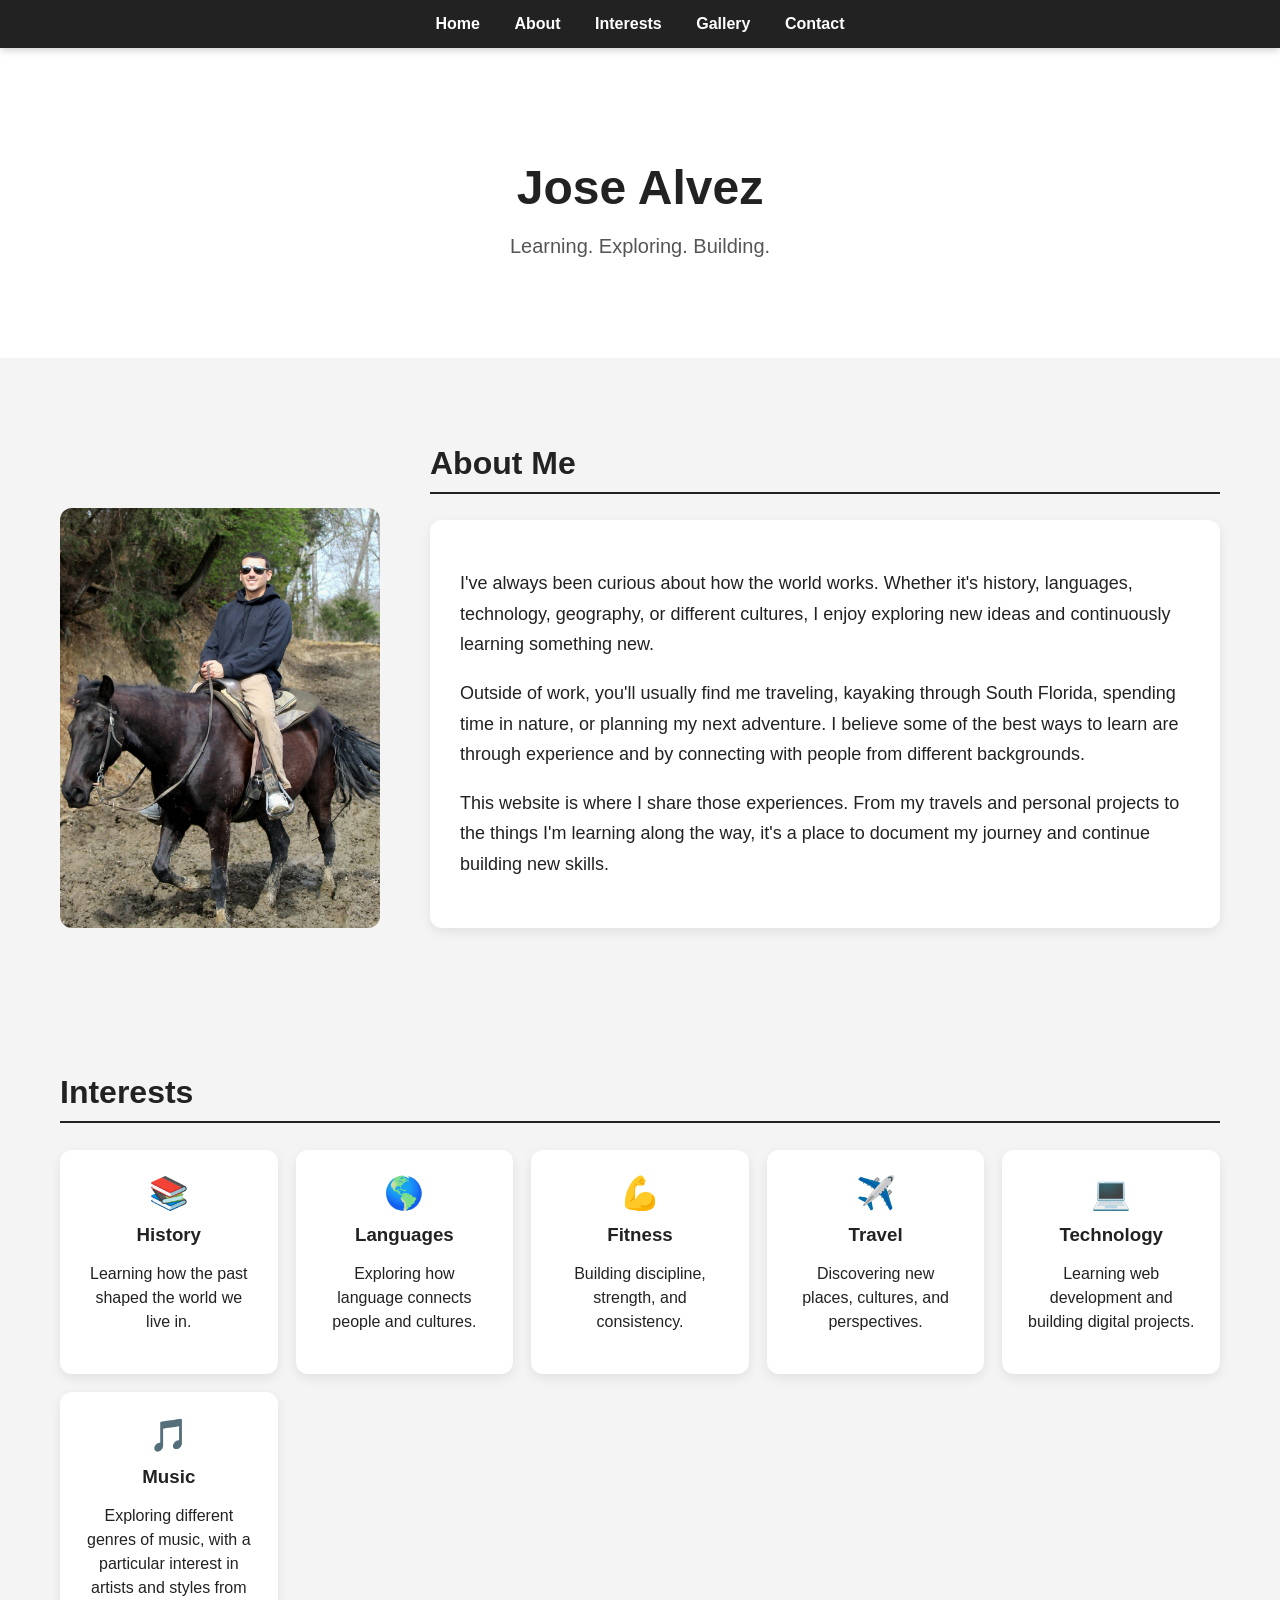
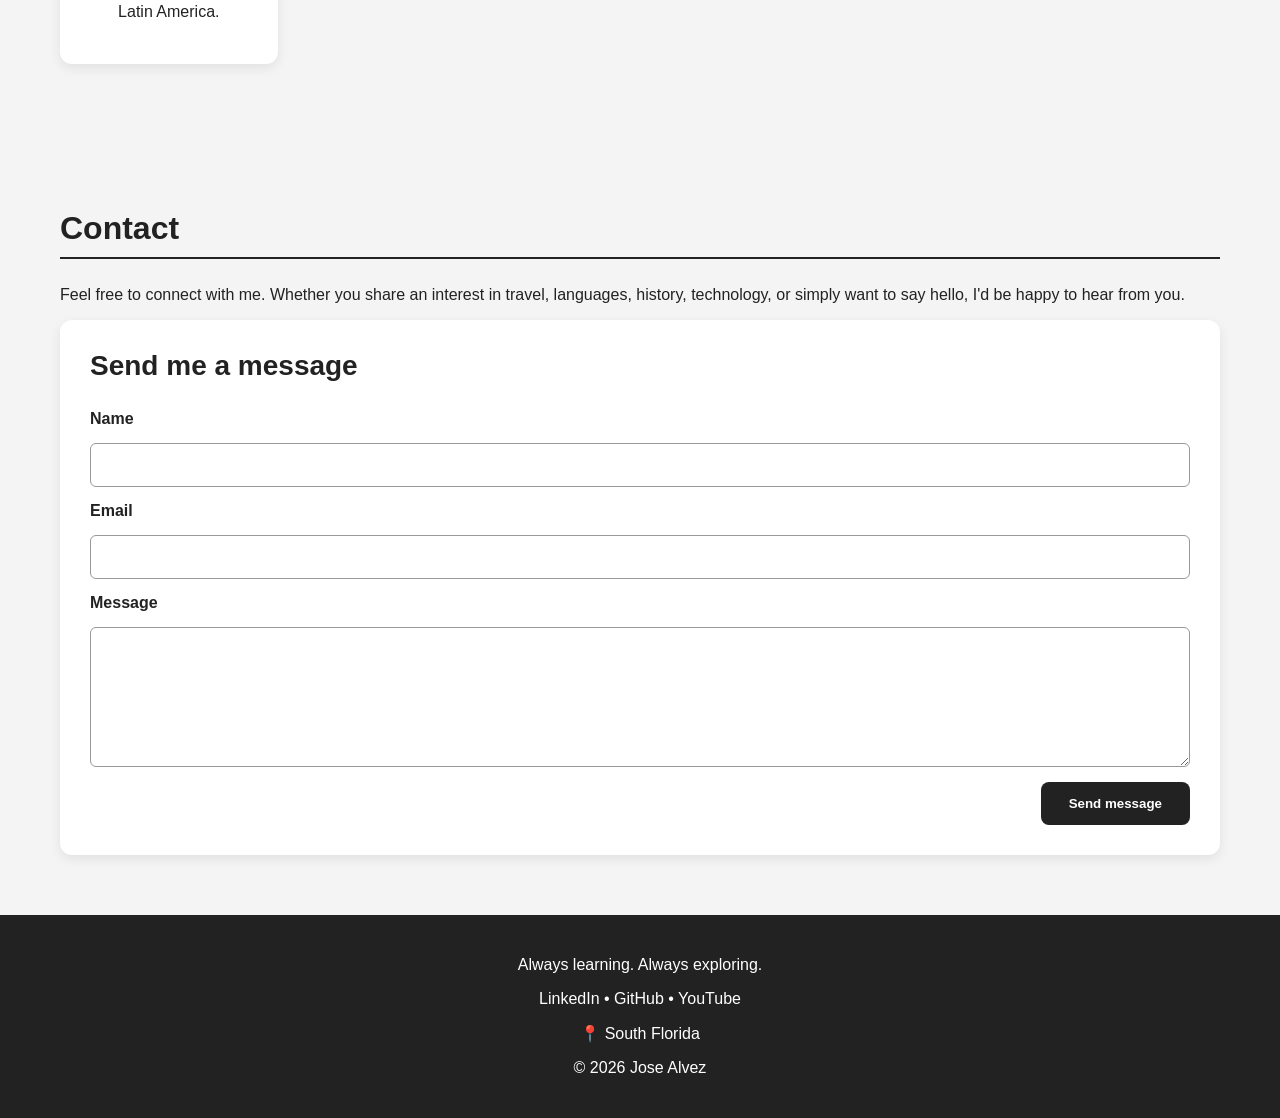
==== index.html @ 6574294c "Update index.html" ====
<!DOCTYPE html>
<html>

<head>
  <!-- Metadata -->
  <meta charset="UTF-8">
  <meta name="viewport" content="width=device-width, initial-scale=1.0">
  <meta name="apple-mobile-web-app-title" content="Jose Alvez" />

  <title>Jose Alvez</title>

  <!-- Styles -->
  <link rel="stylesheet" href="styles.css">

  <!-- Favicons -->
  <link rel="icon" type="image/png" href="assets/icons/favicon-96x96.png" sizes="96x96" />
  <link rel="icon" type="image/svg+xml" href="assets/icons/favicon.svg" />
  <link rel="shortcut icon" href="assets/icons/favicon.ico" />
  <link rel="apple-touch-icon" sizes="180x180" href="assets/icons/apple-touch-icon.png" />
  <link rel="manifest" href="assets/icons/site.webmanifest" />
</head>

<body>
  <!-- ==========================
       Navigation
========================== -->
  <nav>
    <a href="index.html#home">Home</a>
    <a href="index.html#about">About</a>
    <a href="index.html#interests">Interests</a>
    <a href="gallery.html">Gallery</a>
    <a href="index.html#contact">Contact</a>
  </nav>

  <!-- ==========================
           Hero
========================== -->
  <header id="home">
    <h1>Jose Alvez</h1>
    <p>Learning. Exploring. Building.</p>
  </header>

  <!-- ==========================
         About
========================== -->
  <section id="about">
    <div class="about-section">
      <img src="assets/images/horseback.jpg" alt="Jose on horseback" class="about-photo">
      <div class="about-content">
        <h2>About Me</h2>

        <div class="about-card">
          <p>
            I've always been curious about how the world works. Whether it's history, languages, technology, geography, or different cultures, I enjoy exploring new ideas and continuously learning something new.
          </p>
          <p>
            Outside of work, you'll usually find me traveling, kayaking through South Florida, spending time in nature, or planning my next adventure. I believe some of the best ways to learn are through experience and by connecting with people from different backgrounds.
          </p>
          <p>
            This website is where I share those experiences. From my travels and personal projects to the things I'm learning along the way, it's a place to document my journey and continue building new skills.
          </p>
        </div>
      </div>
    </div>
  </section>

  <!-- ==========================
         Interests
========================== -->
  <section id="interests">
    <h2>Interests</h2>
    <div class="card-grid">

      <a href="#" class="card">
        <span>📚</span>
        <h3>History</h3>
        <p>Learning how the past shaped the world we live in.</p>
      </a>

      <a href="#" class="card">
        <span>🌎</span>
        <h3>Languages</h3>
        <p>Exploring how language connects people and cultures.</p>
      </a>

      <a href="#" class="card">
        <span>💪</span>
        <h3>Fitness</h3>
        <p>Building discipline, strength, and consistency.</p>
      </a>

      <a href="travel.html" class="card">
        <span>✈️</span>
        <h3>Travel</h3>
        <p>Discovering new places, cultures, and perspectives.</p>
      </a>

      <a href="#" class="card">
        <span>💻</span>
        <h3>Technology</h3>
        <p>Learning web development and building digital projects.</p>
      </a>

      <a href="music.html" class="card">
        <span>🎵</span>
        <h3>Music</h3>
        <p>Exploring different genres of music, with a particular interest in artists and styles from Latin America.</p>
      </a>
    </div>
  </section>

  <!-- ==========================
         Contact
========================== -->
  <section id="contact">
    <h2>Contact</h2>
    <p>Feel free to connect with me. Whether you share an interest in travel, languages, history, technology, or simply want to say hello, I'd be happy to hear from you.</p>

    <div class="contact-card">
      <h3>Send me a message</h3>

      <form action="mailto:thejosealvez@gmail.com" method="post" enctype="text/plain">
        <label for="name">Name</label>
        <input type="text" id="name" name="Name">

        <label for="email">Email</label>
        <input type="email" id="email" name="Email">

        <label for="message">Message</label>
        <textarea id="message" name="Message"></textarea>

        <button type="submit">Send message</button>
      </form>
    </div>
  </section>

  <!-- ==========================
         Footer
========================== -->
  <footer>
    <p>Always learning. Always exploring.</p>
    <p class="footer-links">
      <a href="https://www.linkedin.com/in/josealvez/" target="_blank" rel="noopener noreferrer">LinkedIn</a>
      <span>•</span>
      <a href="https://github.com/thejosealvez/" target="_blank" rel="noopener noreferrer">GitHub</a>
      <span>•</span>
      <a href="https://www.youtube.com/@Lui.sito15" target="_blank" rel="noopener noreferrer">YouTube</a>
    </p>
    <p>📍 South Florida</p>
    <p>© 2026 Jose Alvez</p>
  </footer>
</body>

</html>
---- styles.css ----
html {
  scroll-behavior: smooth;
}

* {
  box-sizing: border-box;
}

body {
  margin: 0;
  font-family: Arial, sans-serif;
  background-color: #f4f4f4;
  color: #222;
}

nav {
  position: sticky;
  top: 0;
  z-index: 1000;

  background-color: #222;
  padding: 15px;
  text-align: center;

  box-shadow: 0 2px 8px rgba(0, 0, 0, 0.2);
}

nav a {
  color: white;
  text-decoration: none;
  margin: 0 15px;
  font-weight: bold;
}

nav a:hover {
  color: #ffd700;
}

header {
  text-align: center;
  padding: 80px 20px;
  background-color: #ffffff;
}

header h1 {
  font-size: 48px;
  margin-bottom: 10px;
}

header p {
  font-size: 20px;
  color: #555;
}

section h2 {
  font-size: 32px;
  border-bottom: 2px solid #222;
  padding-bottom: 10px;
}

footer {
  text-align: center;
  padding: 25px;
  background-color: #222;
  color: white;
}

footer a {
  color: white;
  text-decoration: none;
}

footer a:visited {
  color: white;
}

footer a:hover {
  color: #ffd700;
  text-decoration: underline;
}

footer a:active {
  color: #ffd700;
}

section {
  padding: 60px 20px;
  max-width: 1200px;
  margin: auto;
  scroll-margin-top: 70px;
}

.about-section {
  display: flex;
  align-items: flex-end;
  gap: 50px;
}

.about-photo {
  width: 320px;
  height: 420px;
  object-fit: cover;
  object-position: 36% center;
  border-radius: 12px;
  flex-shrink: 0;
}

.about-content {
  flex: 1;
}

.about-card {
  background-color: white;
  padding: 30px;
  border-radius: 12px;
  box-shadow: 0 4px 12px rgba(0, 0, 0, 0.08);
  line-height: 1.7;
  font-size: 18px;
}

#contact a {
  color: #222;
  text-decoration: none;
}

#contact a:visited {
  color: #222;
}

#contact a:hover {
  color: #0077b5;
  text-decoration: underline;
}

.contact-card {
  background-color: white;
  padding: 30px;
  border-radius: 12px;
  box-shadow: 0 4px 12px rgba(0, 0, 0, 0.08);
}

.contact-card h3 {
  font-size: 28px;
  margin-top: 0;
}

form {
  display: grid;
  gap: 15px;
}

label {
  font-weight: bold;
}

input,
textarea {
  width: 100%;
  padding: 12px;
  border: 1px solid #999;
  border-radius: 6px;
  font-size: 16px;
}

textarea {
  min-height: 140px;
}

button {
  justify-self: end;
  background-color: #222;
  color: white;
  padding: 14px 28px;
  border: none;
  border-radius: 8px;
  font-weight: bold;
  cursor: pointer;
}

button:hover {
  background-color: #444;
}

.button-link {
  display: inline-block;
  background-color: #222;
  color: white;
  padding: 14px 28px;
  border-radius: 8px;
  text-decoration: none;
  font-weight: bold;
}

.button-link:visited {
  color: white;
}

.button-link:hover {
  background-color: #444;
  color: white;
  text-decoration: none;
}

.card-grid {
  display: grid;
  grid-template-columns: repeat(5, 1fr);
  gap: 18px;
}

.card {
  background-color: white;
  padding: 24px;
  border-radius: 12px;
  box-shadow: 0 4px 12px rgba(0, 0, 0, 0.08);

  text-align: center;

  text-decoration: none;
  color: #222;

  transition: transform 0.2s ease, box-shadow 0.2s ease;
}

.card:visited {
  color: #222;
}

.card:hover {
  color: #222;
  text-decoration: none;
  transform: translateY(-5px);
  box-shadow: 0 8px 18px rgba(0, 0, 0, 0.14);
}

.card:active {
  color: #222;
}

.card span {
  font-size: 32px;
}

.card h3 {
  margin: 12px 0 8px;
}

.card p {
  font-size: 16px;
  line-height: 1.5;
}

.artist-grid {
  display: grid;
  grid-template-columns: repeat(3, 1fr);
  gap: 18px;
}

.artist-card {
  display: flex;
  flex-direction: column;

  background-color: white;
  padding: 26px;
  border-radius: 12px;
  box-shadow: 0 4px 12px rgba(0,0,0,0.08);
  text-align: center;
}

.artist-card h3 {
  margin-top: 0;
}

.artist-card h4 {
  margin-bottom: 10px;
}

.artist-card ul {
  text-align: left;
  padding-left: 22px;
  margin-bottom: 22px;
}

.artist-card li {
  margin-bottom: 6px;
}

.artist-card .button-link {
  margin-top: auto;
}

@media (max-width: 600px) {
  nav {
    position: sticky;
    top: 0;
    z-index: 1000;

    display: flex;
    flex-wrap: nowrap;
    overflow-x: scroll;
    justify-content: center;
    gap: 6px;
    padding: 10px;
    white-space: nowrap;

    background-color: #222;
    box-shadow: 0 2px 8px rgba(0, 0, 0, 0.2);
  }

  nav::-webkit-scrollbar {
    display: none;
  }

  nav a {
    flex: 0 0 auto;
    margin: 0;
    padding: 7px 9px;
    font-size: 12px;
    background-color: #333;
    border-radius: 20px;
  }

  header {
    padding: 45px 18px;
  }

  header h1 {
    font-size: 34px;
    line-height: 1.1;
  }

  header p {
    font-size: 16px;
    line-height: 1.5;
  }

  section {
    padding: 32px 16px;
  }

  section h2 {
    font-size: 26px;
    margin-bottom: 18px;
  }

  .about-card,
  .contact-card,
  .card {
    padding: 22px;
    border-radius: 14px;
  }

  .about-section {
    flex-direction: column;
  }

  .about-photo {
    width: 100%;
    height: auto;
  }

  .about-content {
    width: 100%;
  }

  .card-grid {
    grid-template-columns: 1fr;
  }

  .contact-card p {
    margin: 14px 0;
  }

  .artist-grid {
  grid-template-columns: 1fr;
}
  
  footer {
    font-size: 14px;
    padding: 20px;
  }
}

/* Redeploy trigger */
/* Redeploy trigger */
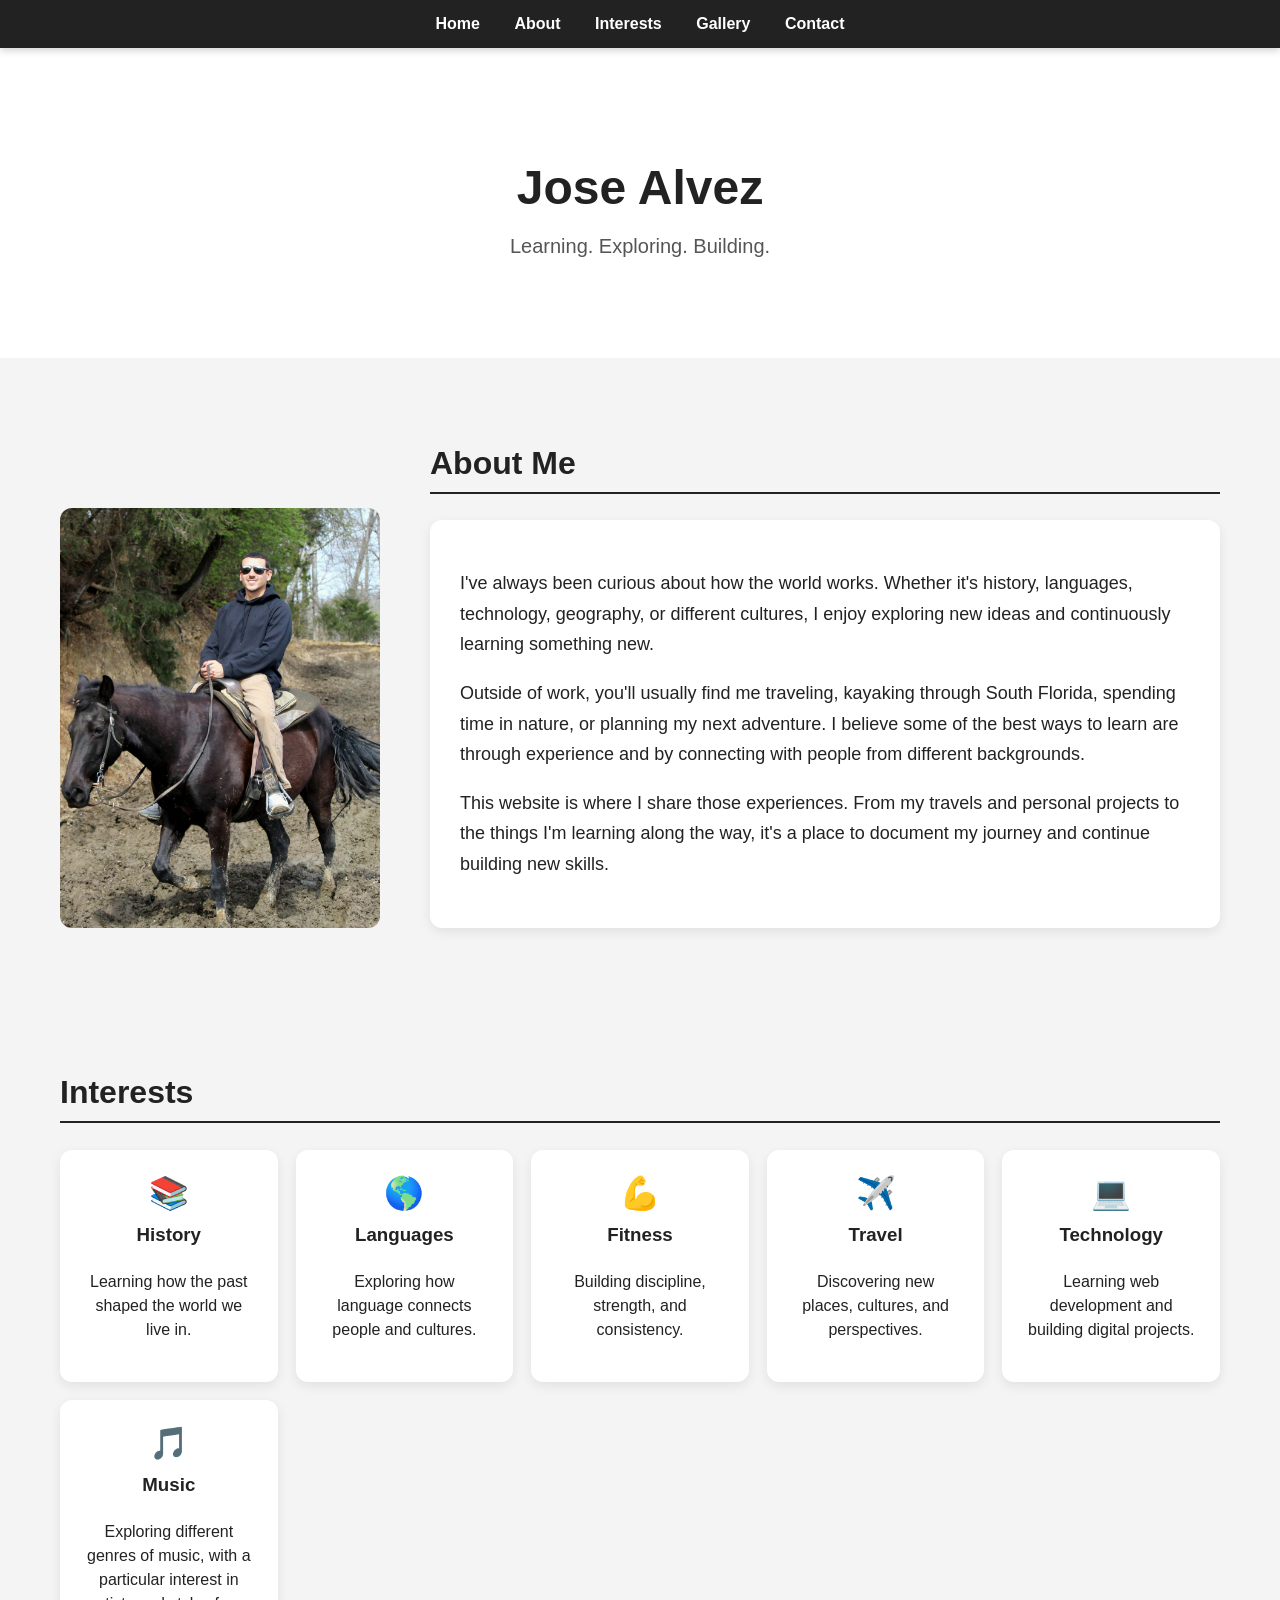
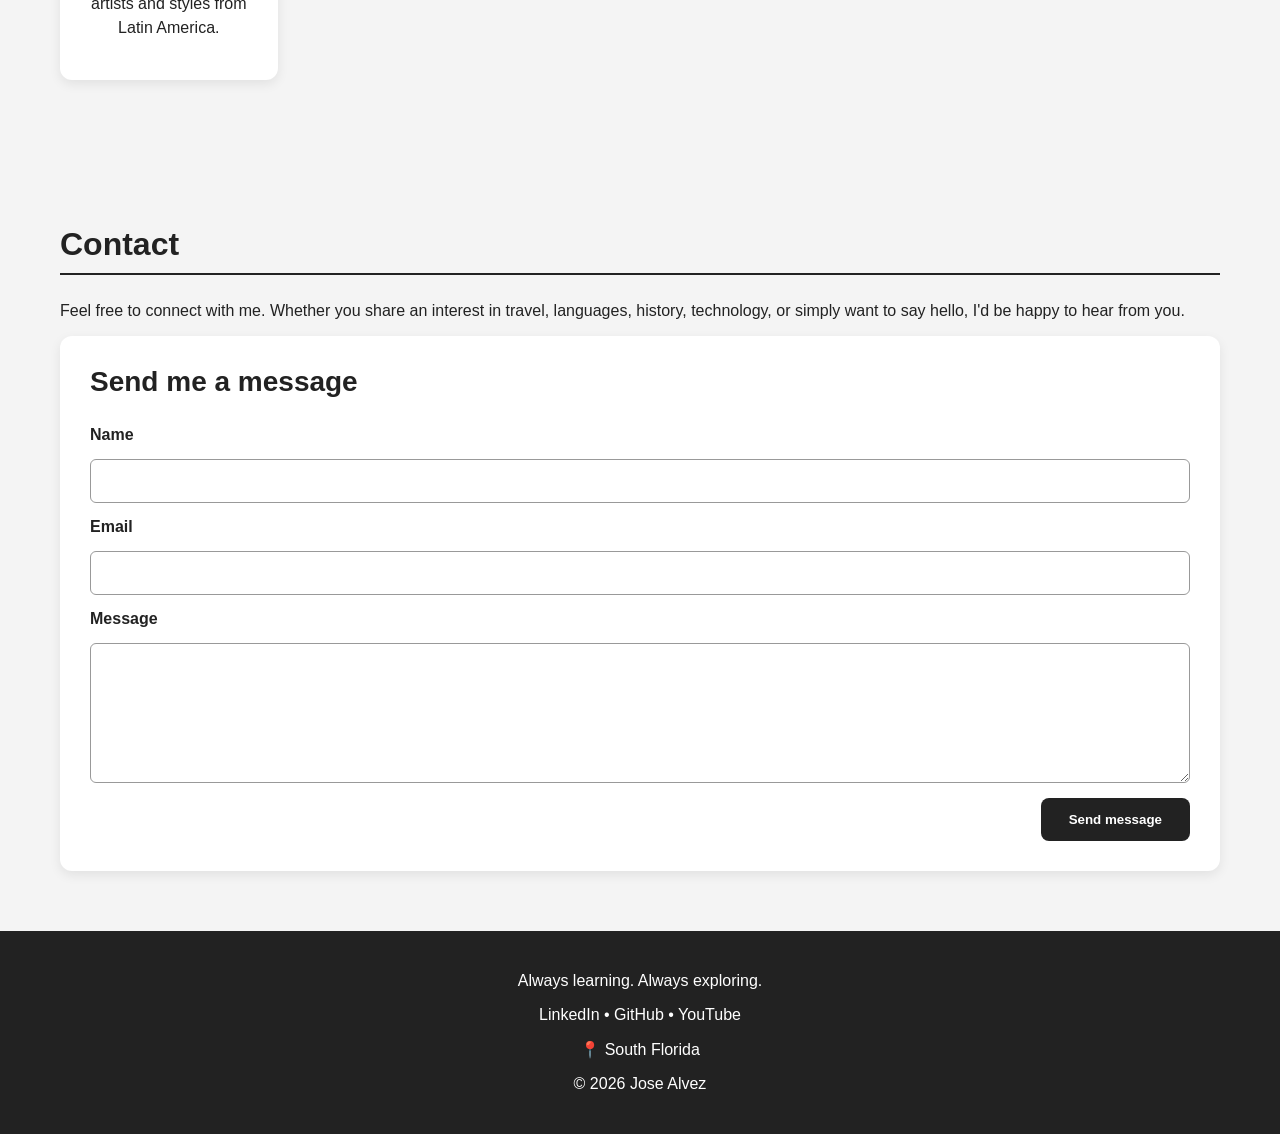
==== commit db0c8131: "added technology.html link in interests" ====
--- a/index.html
+++ b/index.html
@@ -95,7 +95,7 @@
         <p>Discovering new places, cultures, and perspectives.</p>
       </a>
 
-      <a href="#" class="card">
+      <a href="technology.html" class="card">
         <span>💻</span>
         <h3>Technology</h3>
         <p>Learning web development and building digital projects.</p>
--- a/styles.css
+++ b/styles.css
@@ -25,7 +25,8 @@
   box-shadow: 0 2px 8px rgba(0, 0, 0, 0.2);
 }
 
-nav a {
+nav a,
+nav a:visited {
   color: white;
   text-decoration: none;
   margin: 0 15px;
@@ -208,6 +209,8 @@
 }
 
 .card {
+  display: flex;
+  flex-direction: column;
   background-color: white;
   padding: 24px;
   border-radius: 12px;
@@ -236,7 +239,8 @@
   color: #222;
 }
 
-.card span {
+.card > span,
+.genre-emoji {
   font-size: 32px;
 }
 
@@ -247,6 +251,7 @@
 .card p {
   font-size: 16px;
   line-height: 1.5;
+  margin-bottom: 1rem;
 }
 
 .artist-grid {
@@ -262,7 +267,7 @@
   background-color: white;
   padding: 26px;
   border-radius: 12px;
-  box-shadow: 0 4px 12px rgba(0,0,0,0.08);
+  box-shadow: 0 4px 12px rgba(0, 0, 0, 0.08);
   text-align: center;
 }
 
@@ -286,6 +291,133 @@
 
 .artist-card .button-link {
   margin-top: auto;
+}
+
+.card-image {
+  display: block;
+  width: 100%;
+  aspect-ratio: 1 / 1;
+  object-fit: cover;
+  border-radius: 12px;
+  margin-bottom: 1rem;
+}
+
+.playlist-link,
+.playlist-link:visited {
+  display: inline-block;
+  margin-top: auto;
+  padding: 0.65rem 1rem;
+  color: #fff;
+  background-color: #d62828;
+  border-radius: 8px;
+  text-decoration: none;
+  font-weight: 600;
+}
+
+.playlist-link:hover,
+.playlist-link:active {
+  color: #fff;
+  background-color: #b51f1f;
+  text-decoration: none;
+}
+
+.card h3 a,
+.card h3 a:visited,
+.card h3 a:active {
+  color: #222;
+  text-decoration: none;
+}
+
+.card h3 a:hover {
+  color: #d62828;
+  text-decoration: none;
+}
+
+/* Collapsible genre cards */
+
+.genre-card {
+  display: block;
+  padding: 0;
+  overflow: hidden;
+}
+
+.genre-card[open] {
+  grid-column: 1 / -1;
+}
+
+.genre-summary {
+  position: relative;
+  padding: 24px;
+  cursor: pointer;
+  list-style: none;
+}
+
+.genre-summary::-webkit-details-marker {
+  display: none;
+}
+
+.genre-summary::after {
+  content: "+";
+  position: absolute;
+  top: 16px;
+  right: 18px;
+  font-size: 24px;
+  font-weight: bold;
+}
+
+.genre-card[open] .genre-summary::after {
+  content: "−";
+}
+
+.genre-summary h3 {
+  margin: 12px 0 8px;
+}
+
+.genre-summary p {
+  margin-bottom: 0;
+}
+
+.genre-emoji {
+  font-size: 32px;
+}
+
+.genre-playlist-list {
+  display: grid;
+  grid-template-columns: repeat(3, 1fr);
+  gap: 12px;
+  padding: 0 24px 24px;
+}
+
+.genre-playlist,
+.genre-playlist:visited {
+  display: flex;
+  align-items: center;
+  gap: 12px;
+  padding: 10px;
+  background-color: #f4f4f4;
+  color: #222;
+  border-radius: 8px;
+  text-align: left;
+  text-decoration: none;
+}
+
+.genre-playlist:hover {
+  color: #d62828;
+  background-color: #e8e8e8;
+  text-decoration: none;
+}
+
+.genre-playlist img {
+  width: 55px;
+  height: 55px;
+  border-radius: 6px;
+  object-fit: cover;
+  flex-shrink: 0;
+}
+
+.genre-playlist span {
+  font-size: 15px;
+  font-weight: bold;
 }
 
 @media (max-width: 600px) {
@@ -349,6 +481,14 @@
     border-radius: 14px;
   }
 
+  .genre-card {
+    padding: 0;
+  }
+
+  .tropical-content {
+    padding: 0 22px 22px;
+  }
+
   .about-section {
     flex-direction: column;
   }
@@ -371,14 +511,19 @@
   }
 
   .artist-grid {
-  grid-template-columns: 1fr;
-}
-  
+    grid-template-columns: 1fr;
+  }
+
   footer {
     font-size: 14px;
     padding: 20px;
   }
-}
-
-/* Redeploy trigger */
-/* Redeploy trigger */
+
+  .genre-playlist-list {
+    grid-template-columns: 1fr;
+  }
+
+  .genre-summary {
+    padding: 22px;
+  }
+}
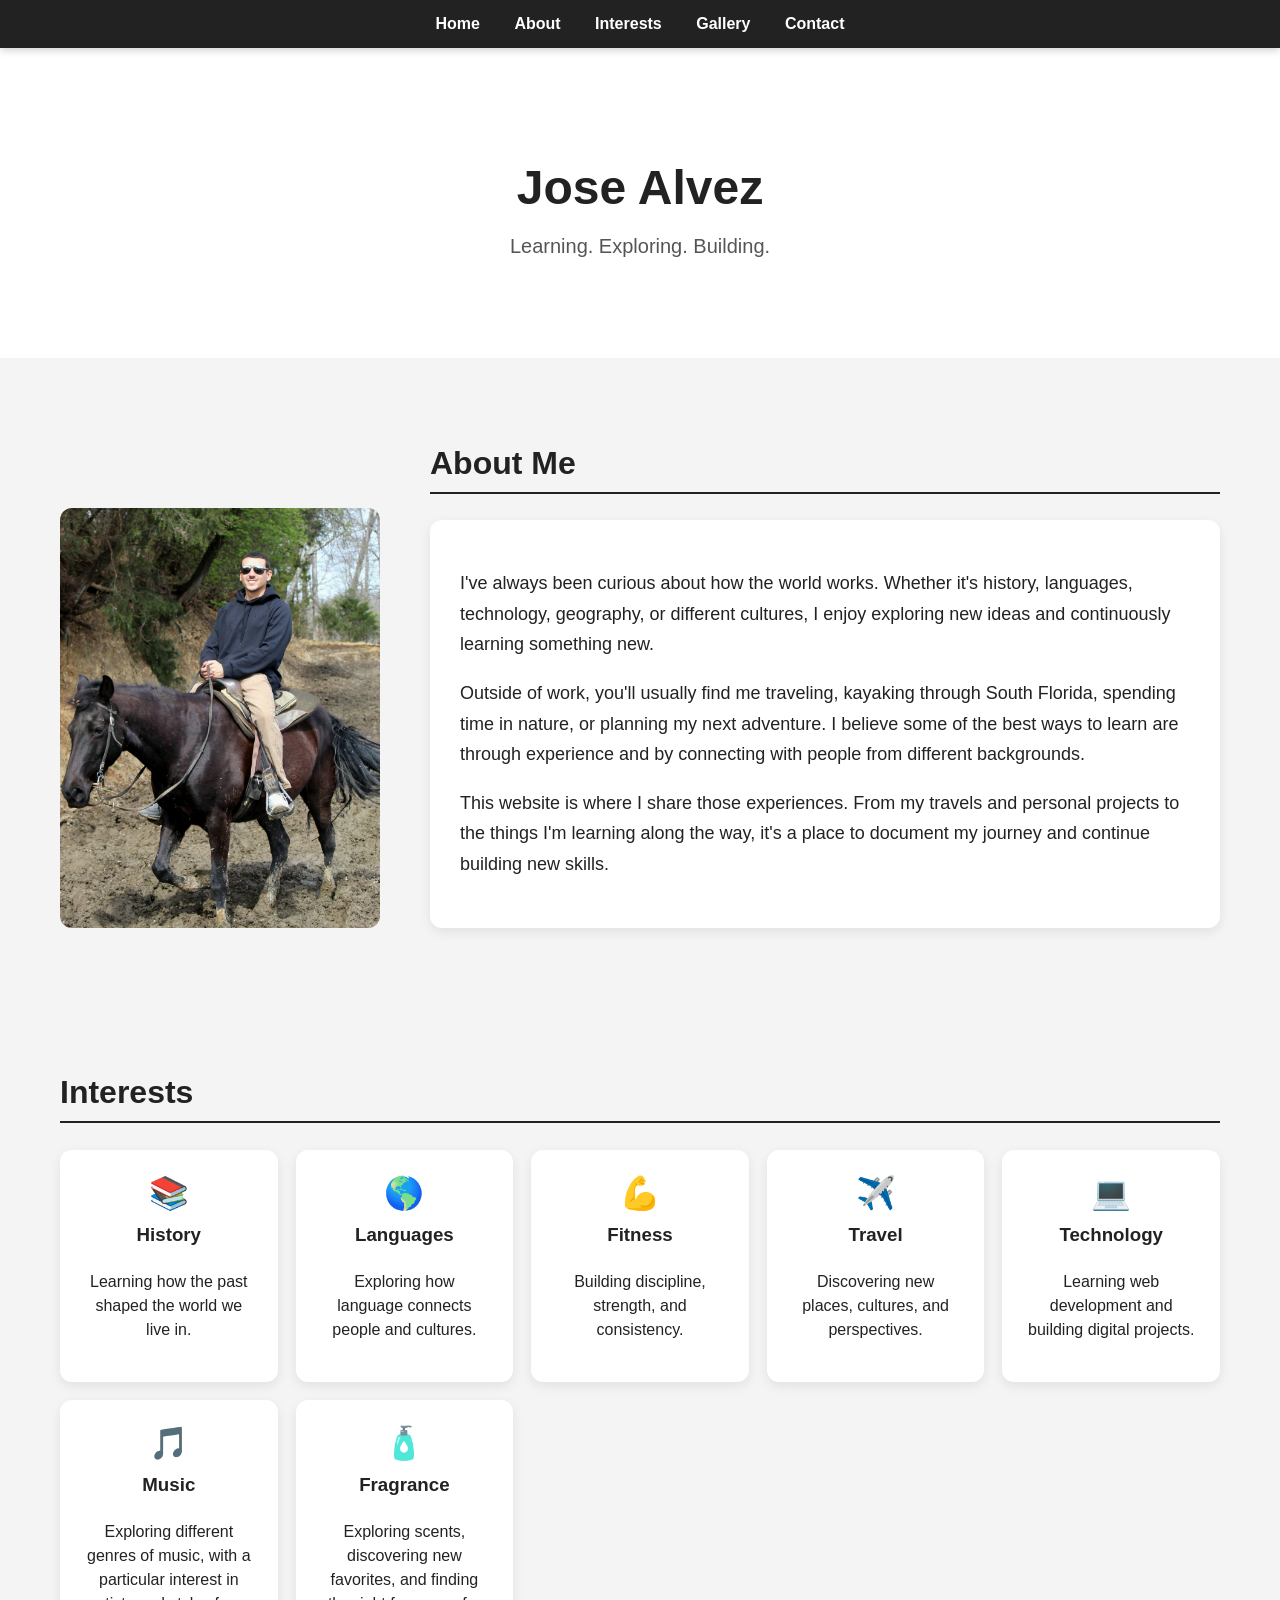
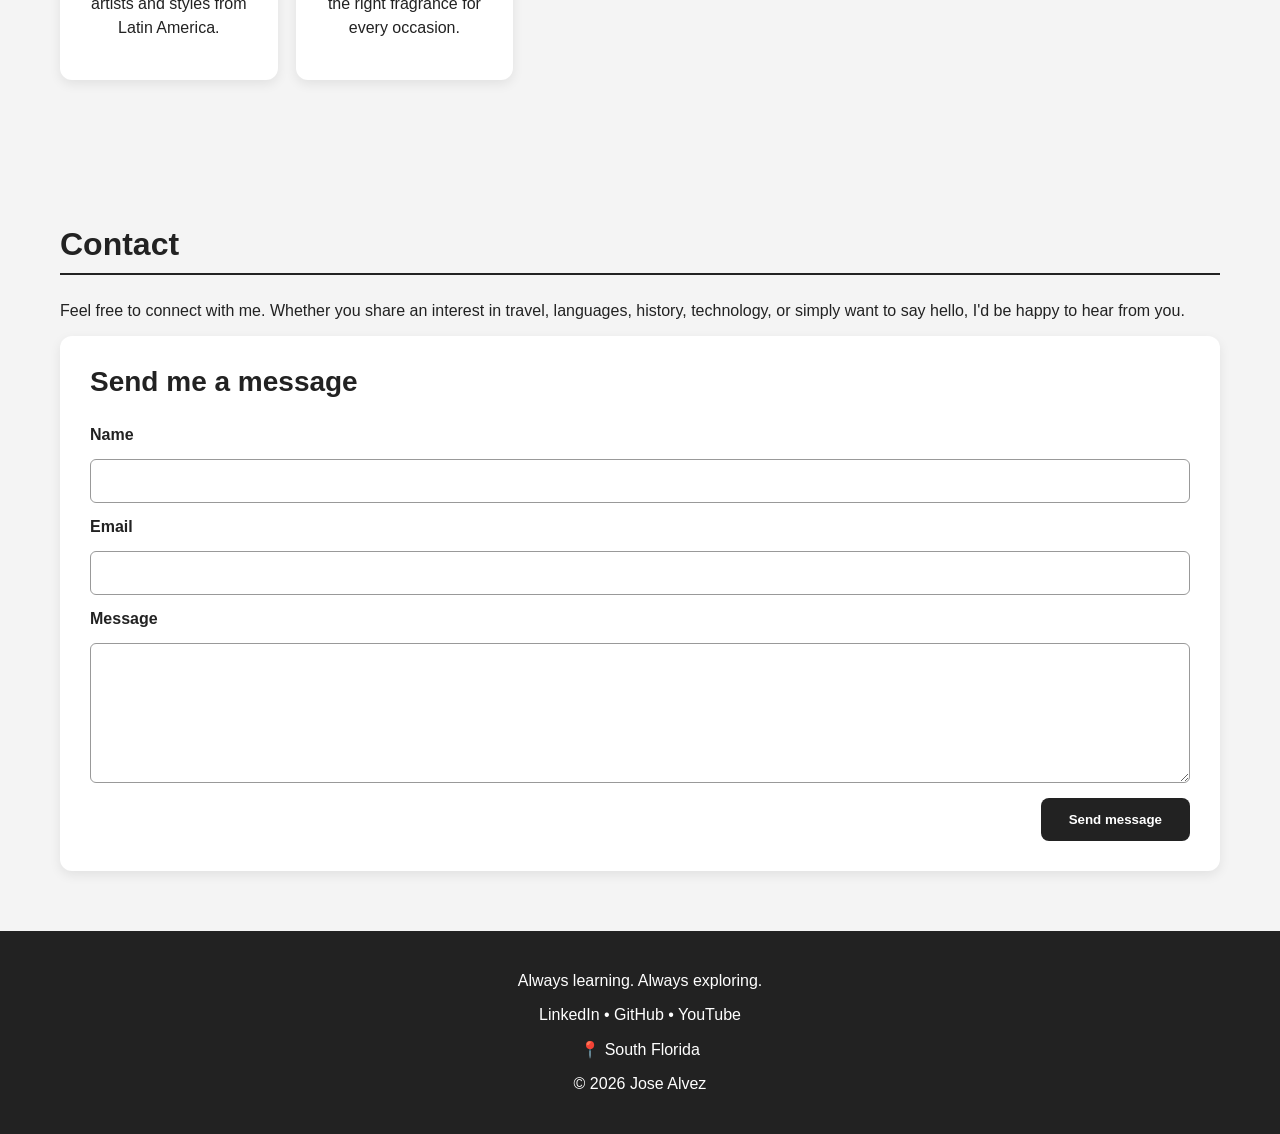
==== commit 7f9a89a1: "added fragrance.html" ====
--- a/index.html
+++ b/index.html
@@ -106,6 +106,12 @@
         <h3>Music</h3>
         <p>Exploring different genres of music, with a particular interest in artists and styles from Latin America.</p>
       </a>
+
+      <a href="fragrance.html" class="card">
+        <span>🧴</span>
+        <h3>Fragrance</h3>
+        <p>Exploring scents, discovering new favorites, and finding the right fragrance for every occasion.</p>
+      </a>
     </div>
   </section>
 
--- a/styles.css
+++ b/styles.css
@@ -420,6 +420,87 @@
   font-weight: bold;
 }
 
+/* Featured project */
+
+.featured-project {
+  display: grid;
+  grid-template-columns: 1fr 1.2fr;
+  overflow: hidden;
+  background-color: white;
+  border-radius: 14px;
+  box-shadow: 0 6px 20px rgba(0, 0, 0, 0.1);
+}
+
+.project-content {
+  padding: 36px;
+}
+
+.project-content h3 {
+  margin: 0 0 16px;
+  font-size: 24px;
+}
+
+.project-content h4 {
+  margin: 22px 0 10px;
+  font-size: 18px;
+}
+
+.project-content p {
+  line-height: 1.6;
+}
+
+.project-content ul {
+  padding-left: 22px;
+  line-height: 1.6;
+}
+
+.technology-list {
+  display: flex;
+  flex-wrap: wrap;
+  gap: 8px;
+  margin: 20px 0;
+}
+
+.technology-list span {
+  padding: 7px 11px;
+  background-color: #f0f0f0;
+  border-radius: 20px;
+  font-size: 14px;
+  font-weight: bold;
+}
+
+.project-links {
+  display: flex;
+  align-items: center;
+  gap: 16px;
+  margin-top: 24px;
+}
+
+.project-visual {
+  display: flex;
+  flex-direction: column;
+  align-items: center;
+  justify-content: center;
+  min-height: 420px;
+  padding: 40px;
+  color: white;
+  background: linear-gradient(135deg, #222, #444);
+  text-align: center;
+}
+
+.code-symbol {
+  font-family: monospace;
+  font-size: 72px;
+  font-weight: bold;
+  color: #ffd700;
+}
+
+.project-visual p {
+  margin-top: 18px;
+  color: #ddd;
+  font-size: 18px;
+}
+
 @media (max-width: 600px) {
   nav {
     position: sticky;
@@ -485,10 +566,6 @@
     padding: 0;
   }
 
-  .tropical-content {
-    padding: 0 22px 22px;
-  }
-
   .about-section {
     flex-direction: column;
   }
@@ -526,4 +603,26 @@
   .genre-summary {
     padding: 22px;
   }
-}
+
+  .featured-project {
+    grid-template-columns: 1fr;
+  }
+
+  .project-content {
+    padding: 24px;
+  }
+
+  .project-content h3 {
+    font-size: 22px;
+  }
+
+  .project-links {
+    align-items: stretch;
+    flex-direction: column;
+    text-align: center;
+  }
+
+  .project-visual {
+    min-height: 220px;
+  }
+}
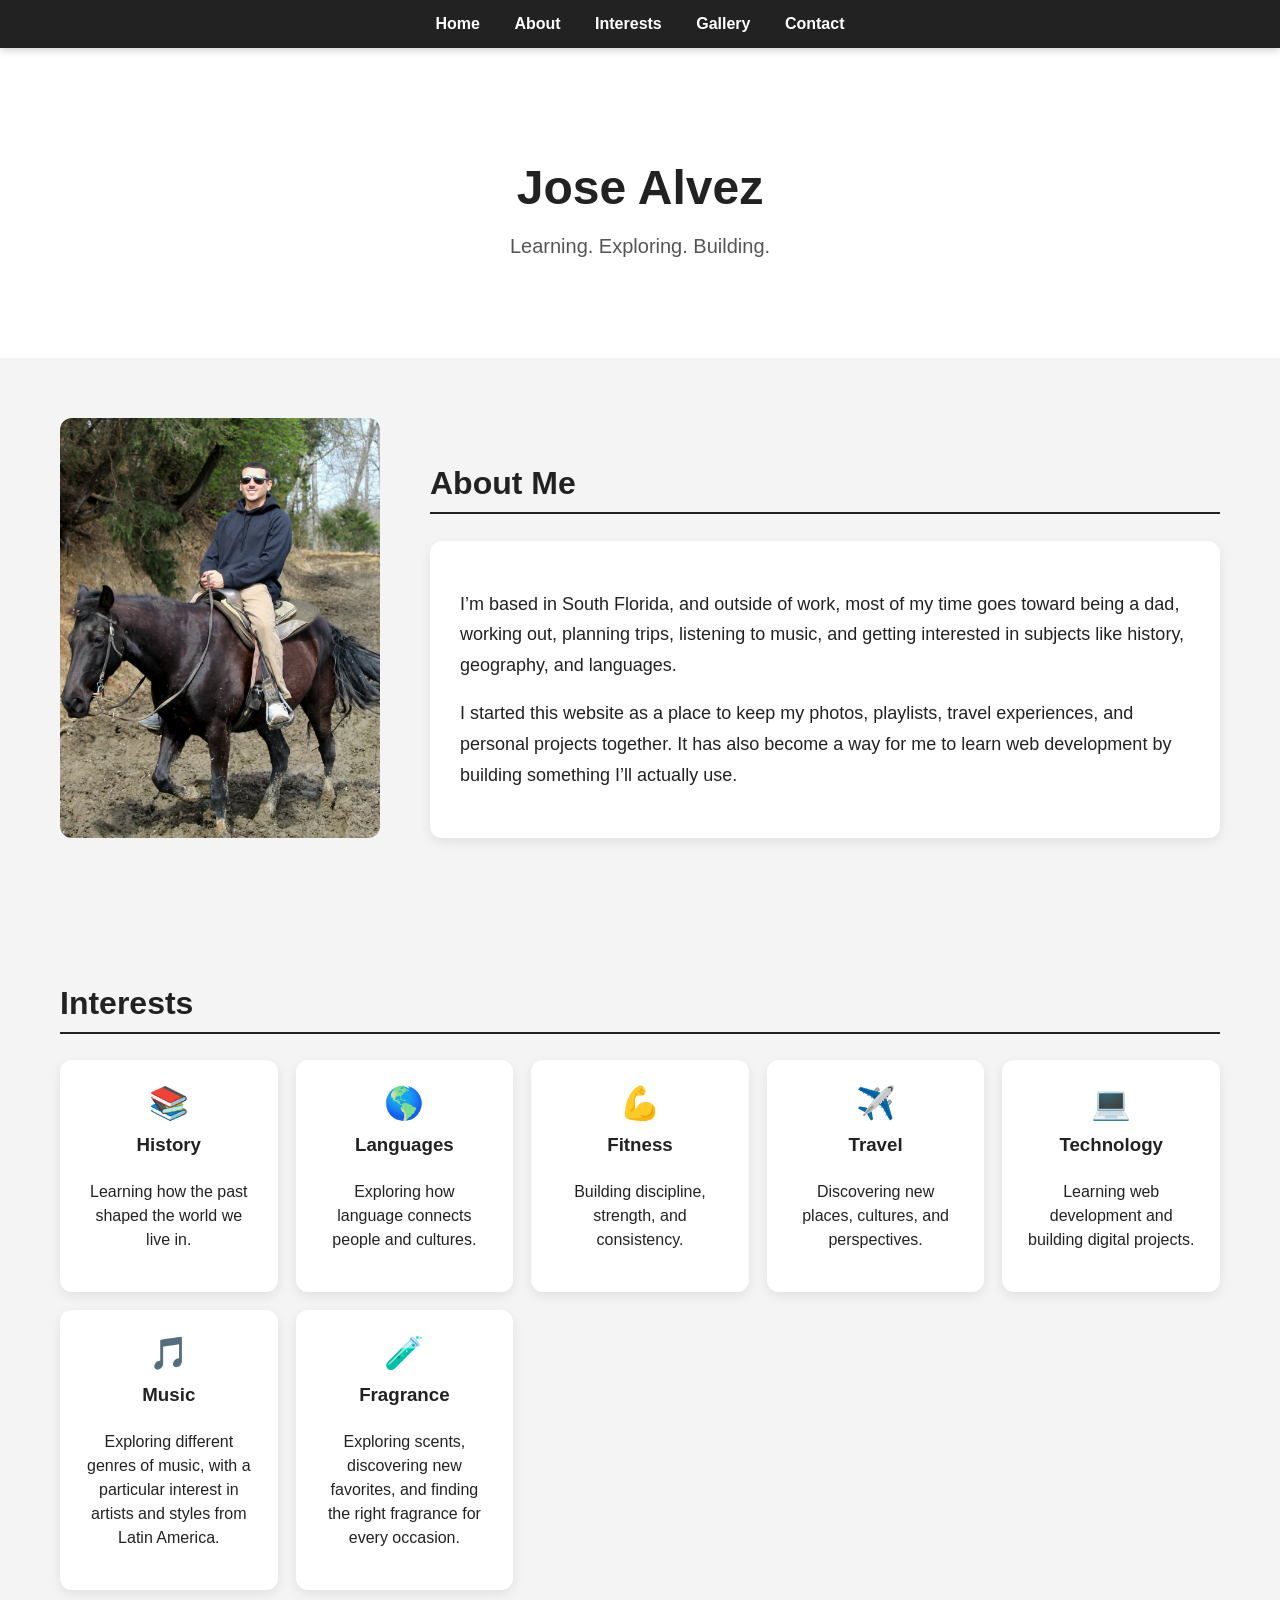
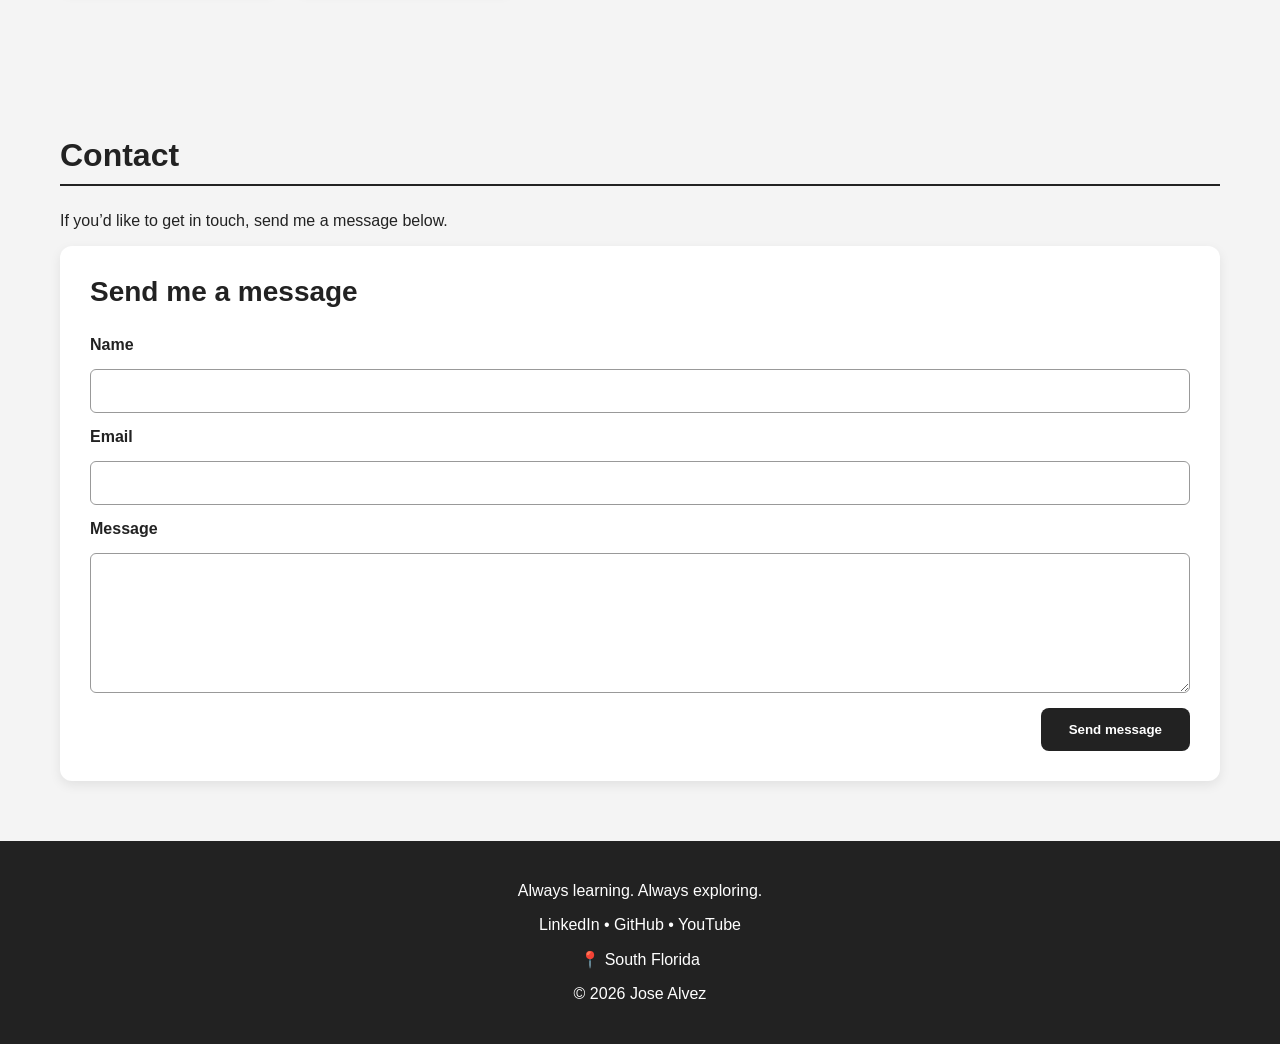
==== commit 6991e2fd: "updated awkward wording in sections" ====
--- a/index.html
+++ b/index.html
@@ -51,13 +51,10 @@
 
         <div class="about-card">
           <p>
-            I've always been curious about how the world works. Whether it's history, languages, technology, geography, or different cultures, I enjoy exploring new ideas and continuously learning something new.
+            I’m based in South Florida, and outside of work, most of my time goes toward being a dad, working out, planning trips, listening to music, and getting interested in subjects like history, geography, and languages.
           </p>
           <p>
-            Outside of work, you'll usually find me traveling, kayaking through South Florida, spending time in nature, or planning my next adventure. I believe some of the best ways to learn are through experience and by connecting with people from different backgrounds.
-          </p>
-          <p>
-            This website is where I share those experiences. From my travels and personal projects to the things I'm learning along the way, it's a place to document my journey and continue building new skills.
+            I started this website as a place to keep my photos, playlists, travel experiences, and personal projects together. It has also become a way for me to learn web development by building something I’ll actually use.
           </p>
         </div>
       </div>
@@ -108,7 +105,7 @@
       </a>
 
       <a href="fragrance.html" class="card">
-        <span>🧴</span>
+        <span>🧪</span>
         <h3>Fragrance</h3>
         <p>Exploring scents, discovering new favorites, and finding the right fragrance for every occasion.</p>
       </a>
@@ -120,7 +117,7 @@
 ========================== -->
   <section id="contact">
     <h2>Contact</h2>
-    <p>Feel free to connect with me. Whether you share an interest in travel, languages, history, technology, or simply want to say hello, I'd be happy to hear from you.</p>
+    <p>If you’d like to get in touch, send me a message below.</p>
 
     <div class="contact-card">
       <h3>Send me a message</h3>
--- a/styles.css
+++ b/styles.css
@@ -501,6 +501,115 @@
   font-size: 18px;
 }
 
+/* Fragrance slider */
+
+.decant-intro {
+  margin-bottom: 24px;
+  color: #555;
+  font-size: 17px;
+  line-height: 1.6;
+}
+
+.fragrance-slider {
+  display: grid;
+  grid-template-columns: auto 1fr auto;
+  align-items: center;
+  gap: 16px;
+}
+
+.fragrance-pages {
+  min-width: 0;
+  overflow: hidden;
+}
+
+.fragrance-track {
+  display: flex;
+  transition: transform 0.5s ease;
+}
+
+.fragrance-page {
+  flex: 0 0 100%;
+  min-width: 0;
+}
+
+.fragrance-grid {
+  display: grid;
+  grid-template-columns: repeat(3, 1fr);
+  gap: 18px;
+}
+
+.fragrance-card {
+  display: flex;
+  flex-direction: column;
+  overflow: hidden;
+  padding: 20px;
+  background-color: white;
+  border-radius: 12px;
+  box-shadow: 0 4px 12px rgba(0, 0, 0, 0.08);
+}
+
+.fragrance-image {
+  display: block;
+  width: 100%;
+  aspect-ratio: 1 / 1;
+  object-fit: contain;
+  border-radius: 8px;
+}
+
+.product-brand {
+  margin: 18px 0 4px;
+  color: #666;
+  font-size: 14px;
+  font-weight: bold;
+  letter-spacing: 0.5px;
+  text-transform: uppercase;
+}
+
+.fragrance-card h3 {
+  margin: 0 0 8px;
+  font-size: 21px;
+}
+
+.product-type {
+  margin: 0 0 8px;
+  color: #666;
+}
+
+.product-price {
+  margin: 0 0 12px;
+  font-size: 18px;
+  font-weight: bold;
+}
+
+.fragrance-card > p:last-of-type {
+  line-height: 1.5;
+}
+
+.decant-button {
+  width: 100%;
+  margin-top: auto;
+}
+
+.slider-arrow {
+  padding: 14px;
+  background-color: #222;
+  color: white;
+  border-radius: 50%;
+  font-size: 22px;
+  line-height: 1;
+  cursor: pointer;
+}
+
+.slider-arrow:hover {
+  background-color: #444;
+}
+
+.slider-status {
+  margin-top: 18px;
+  color: #555;
+  text-align: center;
+}
+
 @media (max-width: 600px) {
   nav {
     position: sticky;
@@ -625,4 +734,33 @@
   .project-visual {
     min-height: 220px;
   }
-}
+
+  .fragrance-slider {
+    grid-template-columns: 1fr;
+  }
+
+  .fragrance-grid {
+    grid-template-columns: 1fr;
+  }
+
+  .slider-arrow {
+    position: static;
+    width: 48px;
+    height: 48px;
+  }
+
+  .previous-arrow {
+    justify-self: start;
+  }
+
+  .next-arrow {
+    justify-self: end;
+  }
+}
+
+/* Tablet styling — this is a separate media block */
+@media (min-width: 601px) and (max-width: 900px) {
+  .fragrance-grid {
+    grid-template-columns: repeat(2, 1fr);
+  }
+}
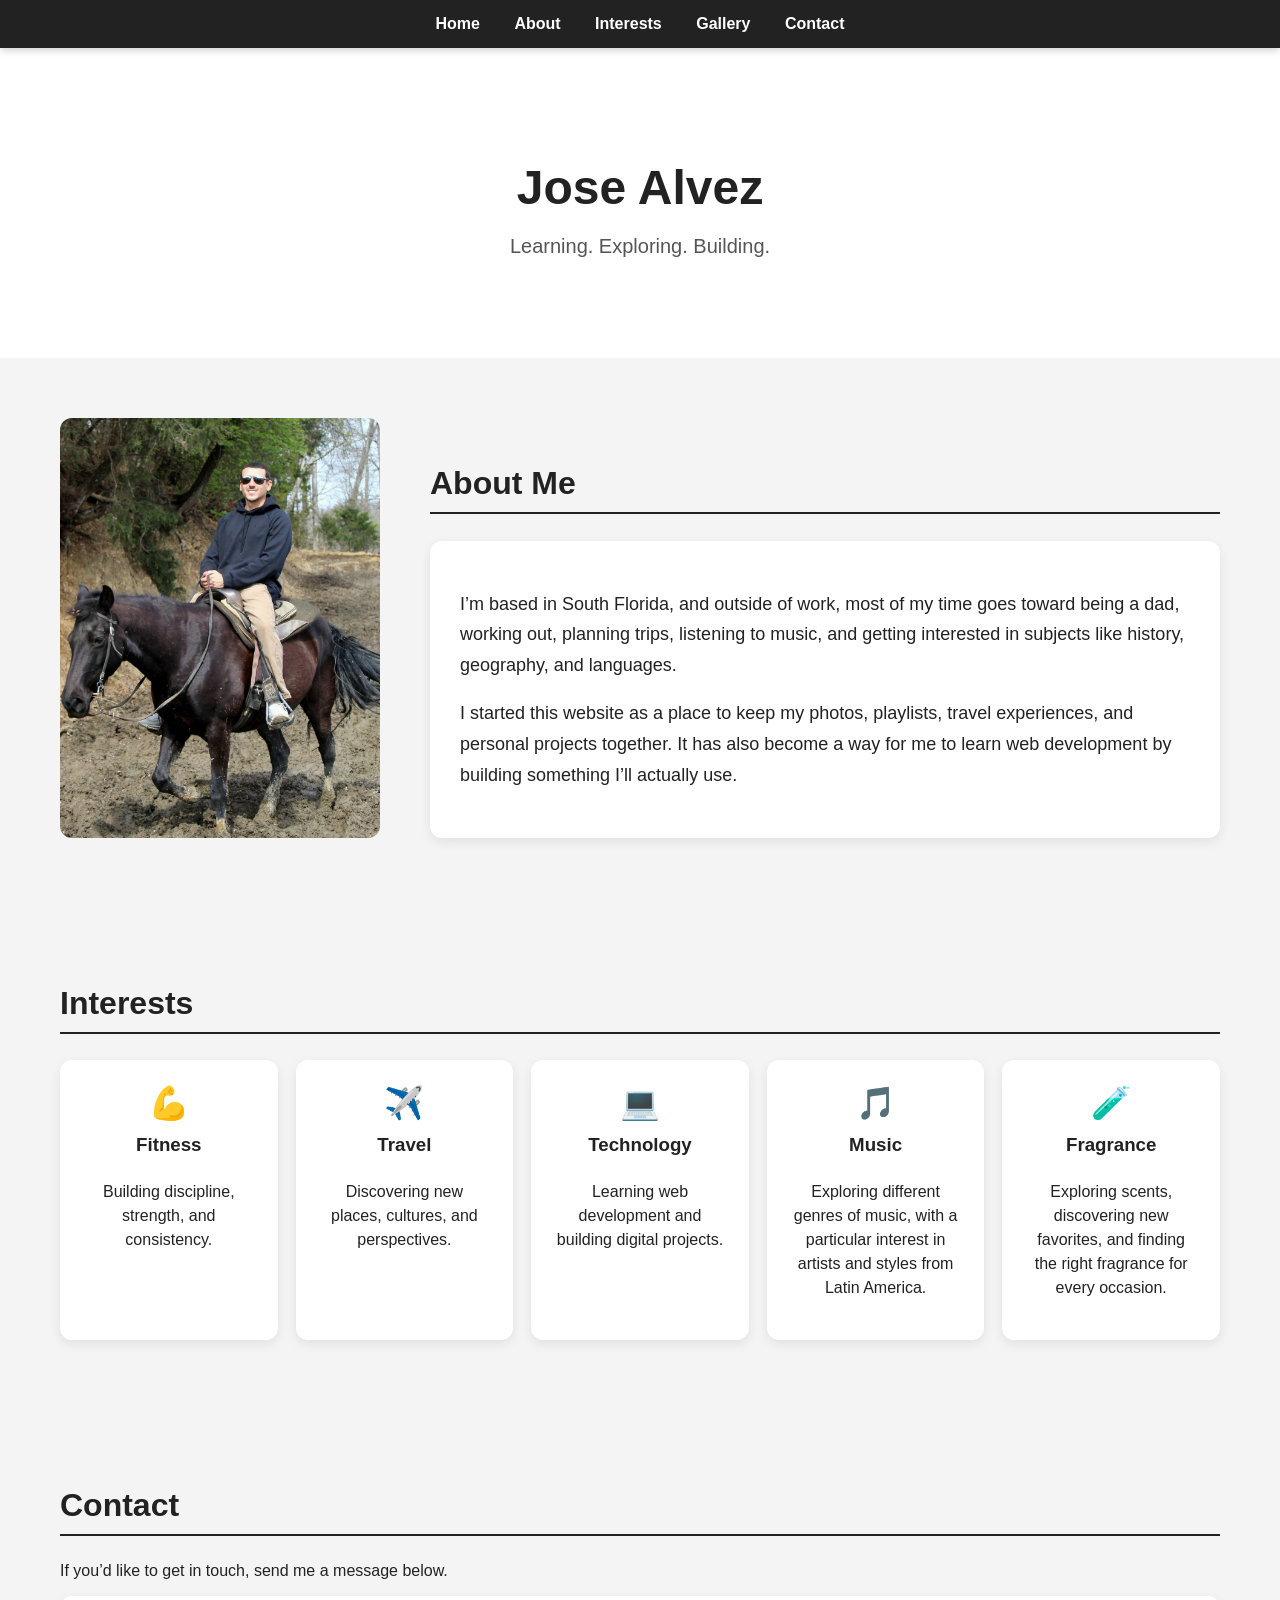
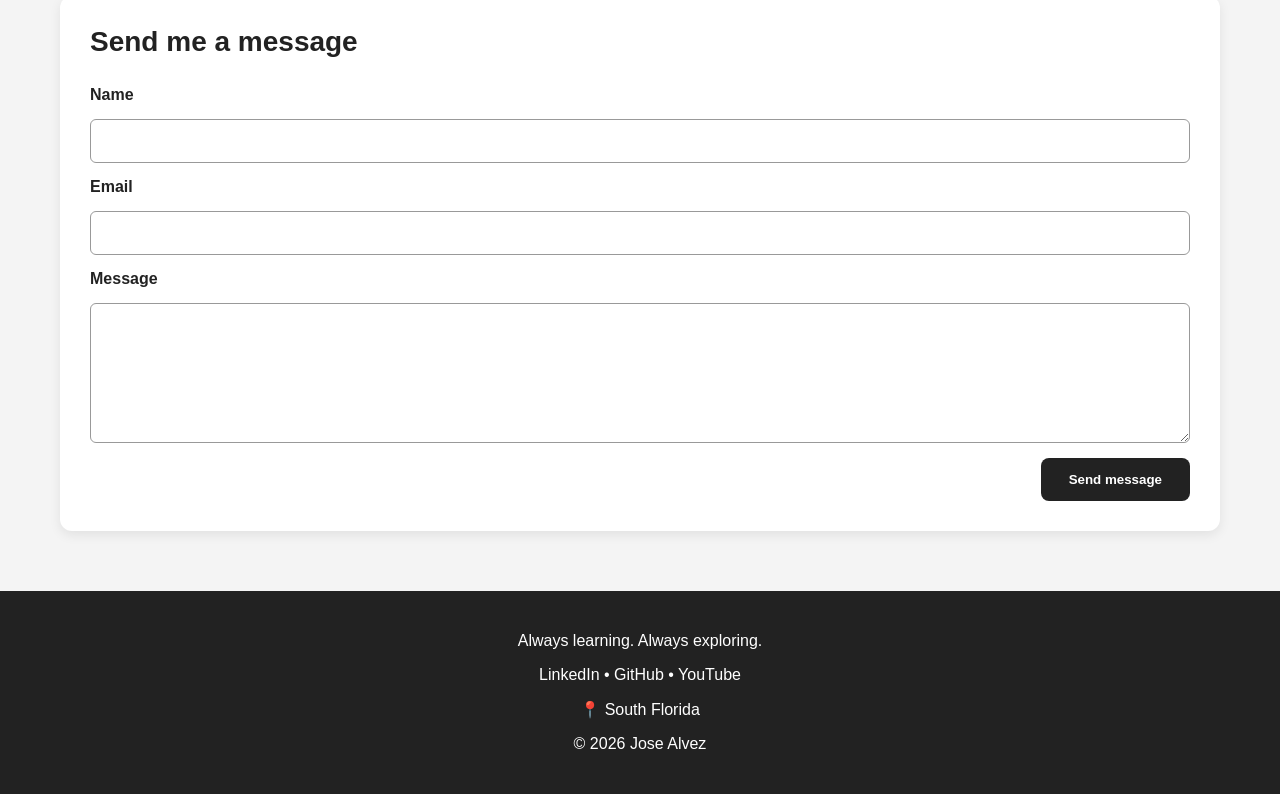
==== commit 4ba500be: "removed languages and history cards" ====
--- a/index.html
+++ b/index.html
@@ -67,19 +67,7 @@
   <section id="interests">
     <h2>Interests</h2>
     <div class="card-grid">
-
-      <a href="#" class="card">
-        <span>📚</span>
-        <h3>History</h3>
-        <p>Learning how the past shaped the world we live in.</p>
-      </a>
-
-      <a href="#" class="card">
-        <span>🌎</span>
-        <h3>Languages</h3>
-        <p>Exploring how language connects people and cultures.</p>
-      </a>
-
+      
       <a href="#" class="card">
         <span>💪</span>
         <h3>Fitness</h3>
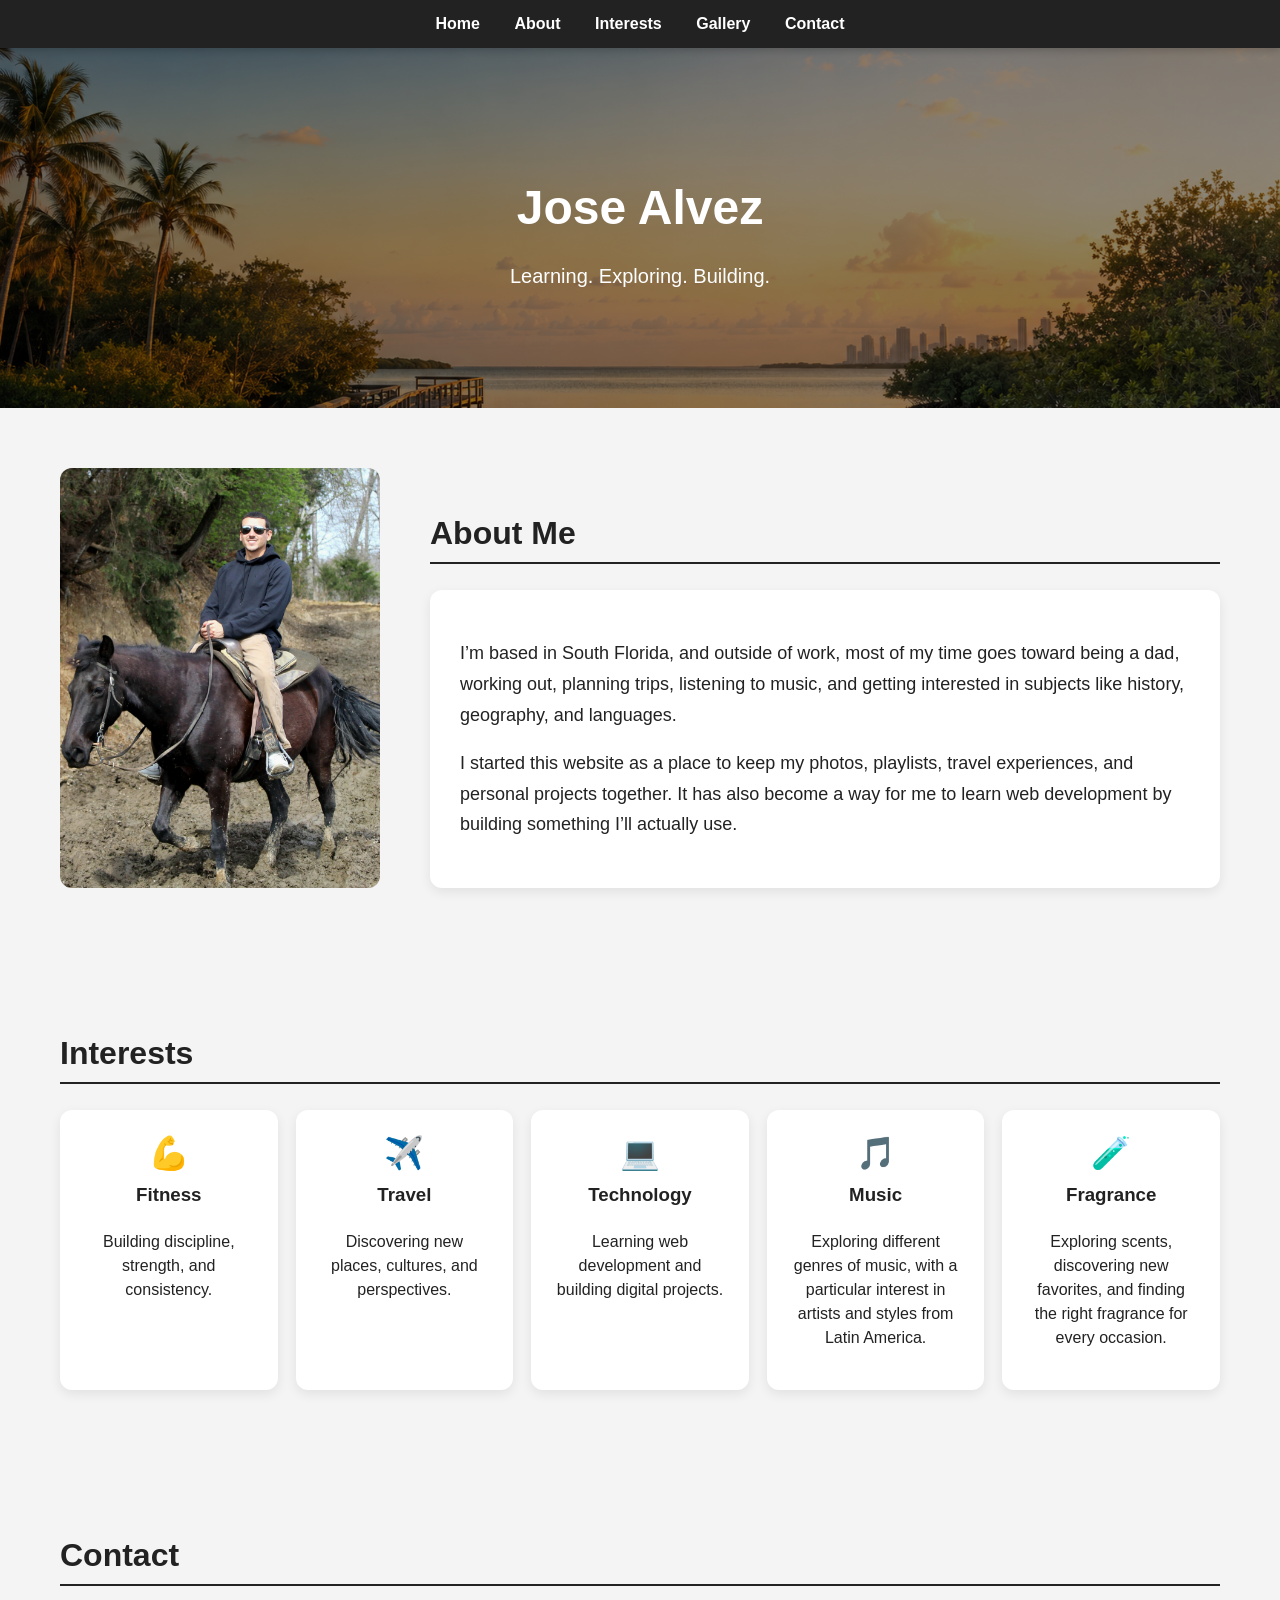
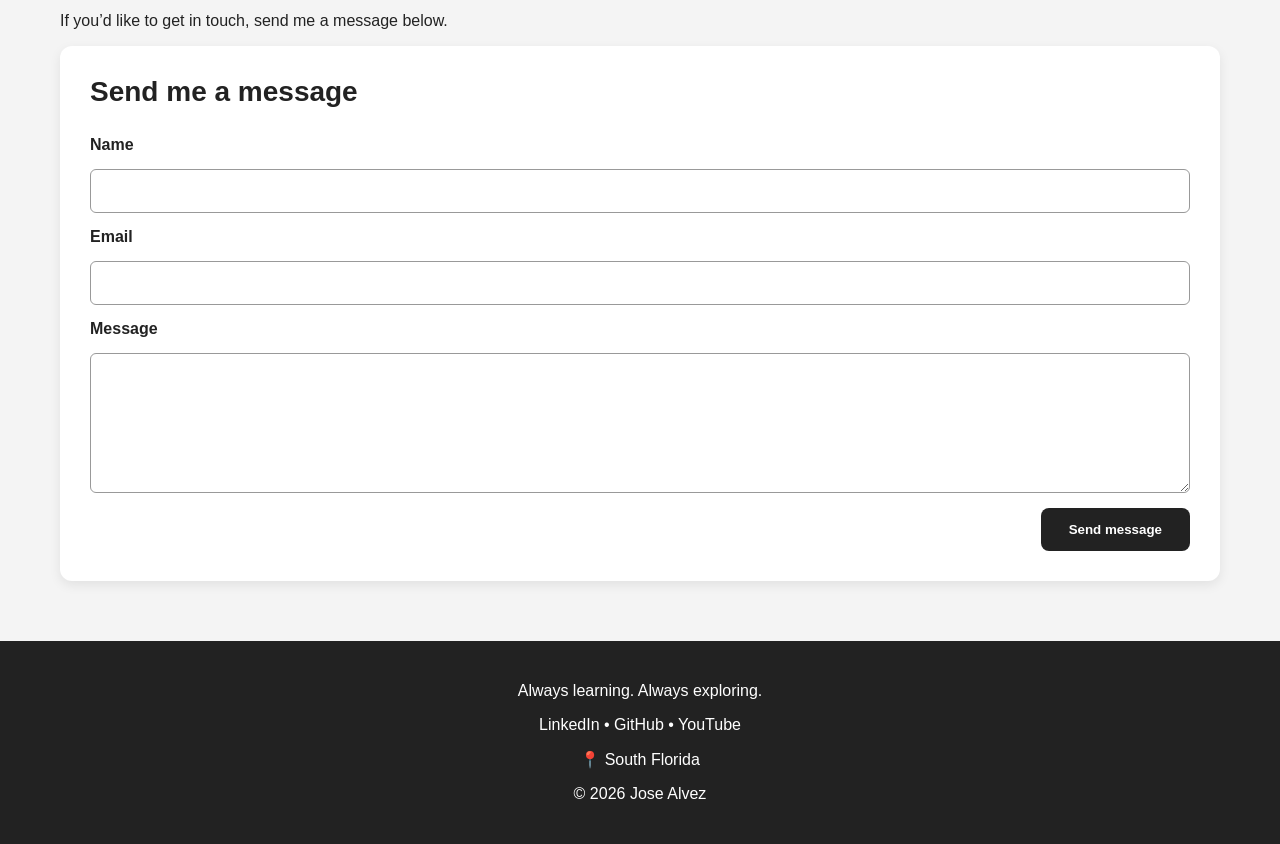
==== commit c8da6f42: "Update index.html for banner" ====
--- a/index.html
+++ b/index.html
@@ -35,7 +35,7 @@
   <!-- ==========================
            Hero
 ========================== -->
-  <header id="home">
+  <header id="home" class="page-header home-header">
     <h1>Jose Alvez</h1>
     <p>Learning. Exploring. Building.</p>
   </header>
@@ -68,7 +68,7 @@
     <h2>Interests</h2>
     <div class="card-grid">
       
-      <a href="#" class="card">
+      <a href="fitness.html" class="card">
         <span>💪</span>
         <h3>Fitness</h3>
         <p>Building discipline, strength, and consistency.</p>
--- a/styles.css
+++ b/styles.css
@@ -239,7 +239,7 @@
   color: #222;
 }
 
-.card > span,
+.card > span:first-child,
 .genre-emoji {
   font-size: 32px;
 }
@@ -610,6 +610,500 @@
   text-align: center;
 }
 
+.destination-card {
+  width: 100%;
+  border: none;
+  background-color: white;
+  color: #222;
+  font-family: inherit;
+  font-weight: normal;
+  text-align: center;
+  cursor: pointer;
+}
+
+.destination-card:hover {
+  background-color: white;
+}
+
+.destination-card h3 {
+  font-weight: bold;
+}
+
+.destination-card p {
+  font-weight: normal;
+}
+
+.destination-card .card-prompt {
+  display: block;
+  margin-top: auto;
+  padding-top: 12px;
+  color: #0077b5;
+  font-size: 14px;
+  font-weight: bold;
+  line-height: 1.3;
+}
+
+/* Destination popup */
+
+.destination-modal {
+  width: min(900px, calc(100% - 40px));
+  max-height: 90vh;
+  padding: 0;
+  overflow: auto;
+  border: none;
+  border-radius: 16px;
+  background-color: white;
+  box-shadow: 0 20px 60px rgba(0, 0, 0, 0.35);
+}
+
+.destination-modal[open] {
+  animation: destination-pop 0.25s ease-out;
+}
+
+.destination-modal::backdrop {
+  background-color: rgba(0, 0, 0, 0.65);
+  backdrop-filter: blur(3px);
+}
+
+@keyframes destination-pop {
+  from {
+    opacity: 0;
+    transform: scale(0.92) translateY(20px);
+  }
+
+  to {
+    opacity: 1;
+    transform: scale(1) translateY(0);
+  }
+}
+
+.destination-modal-content {
+  padding-bottom: 30px;
+}
+
+.destination-hero {
+  display: block;
+  width: 100%;
+  height: 320px;
+  object-fit: cover;
+}
+
+.modal-close {
+  position: absolute;
+  top: 14px;
+  right: 14px;
+  z-index: 3;
+  width: 42px;
+  height: 42px;
+  padding: 0;
+  border-radius: 50%;
+  background-color: rgba(0, 0, 0, 0.75);
+  color: white;
+  font-size: 26px;
+  line-height: 1;
+}
+
+.modal-close:hover {
+  background-color: rgba(0, 0, 0, 0.95);
+}
+
+.destination-heading,
+.destination-overview,
+.destination-details {
+  margin-right: 30px;
+  margin-left: 30px;
+}
+
+.destination-heading {
+  display: flex;
+  align-items: center;
+  justify-content: space-between;
+  gap: 20px;
+  margin-top: 26px;
+}
+
+.destination-heading h2 {
+  margin: 4px 0 0;
+  font-size: 32px;
+}
+
+.destination-status {
+  margin: 0;
+  color: #0077b5;
+  font-size: 14px;
+  font-weight: bold;
+  letter-spacing: 1px;
+  text-transform: uppercase;
+}
+
+.destination-flag {
+  margin: 0;
+  font-size: 42px;
+}
+
+.destination-overview {
+  font-size: 18px;
+  line-height: 1.7;
+}
+
+.destination-details {
+  display: grid;
+  grid-template-columns: repeat(2, 1fr);
+  gap: 16px;
+  margin-top: 24px;
+}
+
+.destination-detail {
+  padding: 20px;
+  background-color: #f4f4f4;
+  border-radius: 10px;
+}
+
+.destination-detail h3 {
+  margin-top: 0;
+}
+
+.destination-detail p {
+  margin-bottom: 0;
+  line-height: 1.6;
+}
+
+.destination-slideshow {
+  position: relative;
+}
+
+.destination-image-arrow {
+  position: absolute;
+  top: 50%;
+  width: 44px;
+  height: 44px;
+  padding: 0;
+  border-radius: 50%;
+  background-color: rgba(0, 0, 0, 0.7);
+  color: white;
+  font-size: 22px;
+  line-height: 1;
+  transform: translateY(-50%);
+}
+
+.destination-image-arrow:hover {
+  background-color: rgba(0, 0, 0, 0.9);
+}
+
+.destination-image-previous {
+  left: 16px;
+}
+
+.destination-image-next {
+  right: 16px;
+}
+
+.destination-image-counter {
+  position: absolute;
+  right: 16px;
+  bottom: 12px;
+  margin: 0;
+  padding: 6px 10px;
+  border-radius: 20px;
+  background-color: rgba(0, 0, 0, 0.7);
+  color: white;
+  font-size: 13px;
+}
+
+#destination-image {
+  opacity: 1;
+  transition: opacity 0.2s ease;
+}
+
+#destination-image.is-changing {
+  opacity: 0;
+}
+
+/* Tools section */
+
+.tools-grid {
+  display: grid;
+  grid-template-columns: repeat(4, 1fr);
+  gap: 18px;
+}
+
+.tool-card {
+  display: flex;
+  flex-direction: column;
+  align-items: center;
+  justify-self: stretch;
+  min-height: 260px;
+  padding: 24px;
+
+  color: #222;
+  background-color: white;
+  border: none;
+  border-radius: 12px;
+  box-shadow: 0 4px 12px rgba(0, 0, 0, 0.08);
+
+  font-family: inherit;
+  text-align: center;
+  cursor: pointer;
+
+  transition: transform 0.2s ease, box-shadow 0.2s ease;
+  font-weight: normal;
+}
+
+.tool-card:hover {
+  color: #222;
+  background-color: white;
+  transform: translateY(-5px);
+  box-shadow: 0 8px 18px rgba(0, 0, 0, 0.14);
+}
+
+.tool-card:focus-visible {
+  outline: 3px solid #ffd700;
+  outline-offset: 3px;
+}
+
+.tool-emoji {
+  font-size: 32px;
+}
+
+.tool-name {
+  margin: 12px 0 8px;
+  font-size: 19px;
+  font-weight: bold;
+}
+
+.tool-summary {
+  font-size: 16px;
+  line-height: 1.5;
+}
+
+.tool-action {
+  margin-top: auto;
+  padding-top: 18px;
+  color: #d62828;
+  font-weight: bold;
+}
+
+/* Tools modal */
+
+.tool-modal {
+  width: min(600px, calc(100% - 32px));
+  padding: 32px;
+  color: #222;
+  background-color: white;
+  border: none;
+  border-radius: 14px;
+  box-shadow: 0 16px 50px rgba(0, 0, 0, 0.3);
+}
+
+.tool-modal::backdrop {
+  background-color: rgba(0, 0, 0, 0.65);
+}
+
+.tool-modal-close {
+  position: absolute;
+  top: 12px;
+  right: 16px;
+  padding: 4px 10px;
+  color: #222;
+  background: transparent;
+  font-size: 30px;
+  line-height: 1;
+}
+
+.tool-modal-close:hover {
+  color: #d62828;
+  background: transparent;
+}
+
+.tool-modal-heading {
+  display: flex;
+  align-items: center;
+  gap: 12px;
+  padding-right: 35px;
+}
+
+#tool-modal-emoji {
+  font-size: 36px;
+}
+
+.tool-modal-heading h3 {
+  margin: 0;
+  font-size: 28px;
+}
+
+.tool-modal h4 {
+  margin-bottom: 6px;
+  font-size: 18px;
+}
+
+.tool-modal p {
+  line-height: 1.6;
+}
+
+/* Favorites by Occasion */
+
+.occasion-grid {
+  display: grid;
+  grid-template-columns: repeat(4, 1fr);
+  gap: 18px;
+}
+
+.occasion-card {
+  display: flex;
+  flex-direction: column;
+  align-items: center;
+  justify-self: stretch;
+  min-height: 260px;
+  padding: 24px;
+
+  color: #222;
+  background-color: white;
+  border: none;
+  border-radius: 12px;
+  box-shadow: 0 4px 12px rgba(0, 0, 0, 0.08);
+
+  font-family: inherit;
+  font-weight: normal;
+  text-align: center;
+  cursor: pointer;
+
+  transition: transform 0.2s ease, box-shadow 0.2s ease;
+}
+
+.occasion-card:hover {
+  color: #222;
+  background-color: white;
+  transform: translateY(-5px);
+  box-shadow: 0 8px 18px rgba(0, 0, 0, 0.14);
+}
+
+.occasion-card:focus-visible {
+  outline: 3px solid #ffd700;
+  outline-offset: 3px;
+}
+
+.occasion-emoji {
+  font-size: 32px;
+}
+
+.occasion-title {
+  margin: 12px 0 8px;
+  font-size: 19px;
+  font-weight: bold;
+}
+
+.occasion-summary {
+  font-size: 16px;
+  line-height: 1.5;
+}
+
+.occasion-action {
+  margin-top: auto;
+  padding-top: 18px;
+  color: #d62828;
+  font-weight: bold;
+}
+
+/* Occasion modal */
+
+.occasion-modal {
+  width: min(600px, calc(100% - 32px));
+  padding: 32px;
+  color: #222;
+  background-color: white;
+  border: none;
+  border-radius: 14px;
+  box-shadow: 0 16px 50px rgba(0, 0, 0, 0.3);
+}
+
+.occasion-modal::backdrop {
+  background-color: rgba(0, 0, 0, 0.65);
+}
+
+.occasion-modal-close {
+  position: absolute;
+  top: 12px;
+  right: 16px;
+  padding: 4px 10px;
+  color: #222;
+  background: transparent;
+  font-size: 30px;
+  line-height: 1;
+}
+
+.occasion-modal-close:hover {
+  color: #d62828;
+  background: transparent;
+}
+
+.occasion-modal-heading {
+  display: flex;
+  align-items: center;
+  gap: 14px;
+  padding-right: 35px;
+}
+
+#occasion-modal-emoji {
+  font-size: 38px;
+}
+
+#occasion-modal-label {
+  margin: 0 0 4px;
+  color: #d62828;
+  font-size: 14px;
+  font-weight: bold;
+  text-transform: uppercase;
+}
+
+#occasion-modal-name {
+  margin: 0;
+  font-size: 28px;
+}
+
+#occasion-modal-brand {
+  font-weight: bold;
+}
+
+#occasion-modal-description {
+  line-height: 1.6;
+}
+
+#occasion-modal-image {
+  display: block;
+  width: 100%;
+  height: 300px;
+  margin: 24px 0 18px;
+  padding: 18px;
+  background-color: white;
+  border-radius: 12px;
+  object-fit: contain;
+}
+
+.page-header {
+  display: flex;
+  flex-direction: column;
+  align-items: center;
+  justify-content: center;
+
+  min-height: 360px;
+  padding: 80px 20px;
+  color: white;
+  text-align: center;
+
+  background-position: center;
+  background-size: cover;
+  background-repeat: no-repeat;
+}
+
+.page-header p {
+  color: white;
+}
+
+.home-header {
+  background-image: linear-gradient(rgba(0, 0, 0, 0.45), rgba(0, 0, 0, 0.45)),
+    url("assets/images/home-banner.png");
+}
+
 @media (max-width: 600px) {
   nav {
     position: sticky;
@@ -756,6 +1250,54 @@
   .next-arrow {
     justify-self: end;
   }
+  .destination-modal {
+    width: calc(100% - 24px);
+  }
+
+  .destination-hero {
+    height: 220px;
+  }
+
+  .destination-heading,
+  .destination-overview,
+  .destination-details {
+    margin-right: 20px;
+    margin-left: 20px;
+  }
+
+  .destination-heading h2 {
+    font-size: 26px;
+  }
+
+  .destination-details {
+    grid-template-columns: 1fr;
+  }
+
+  .tools-grid {
+    grid-template-columns: 1fr;
+  }
+
+  .tool-card {
+    min-height: 230px;
+    padding: 22px;
+  }
+
+  .tool-modal {
+    padding: 26px 22px;
+  }
+
+  .occasion-grid {
+    grid-template-columns: 1fr;
+  }
+
+  .occasion-card {
+    min-height: 230px;
+    padding: 22px;
+  }
+
+  .occasion-modal {
+    padding: 26px 22px;
+  }
 }
 
 /* Tablet styling — this is a separate media block */
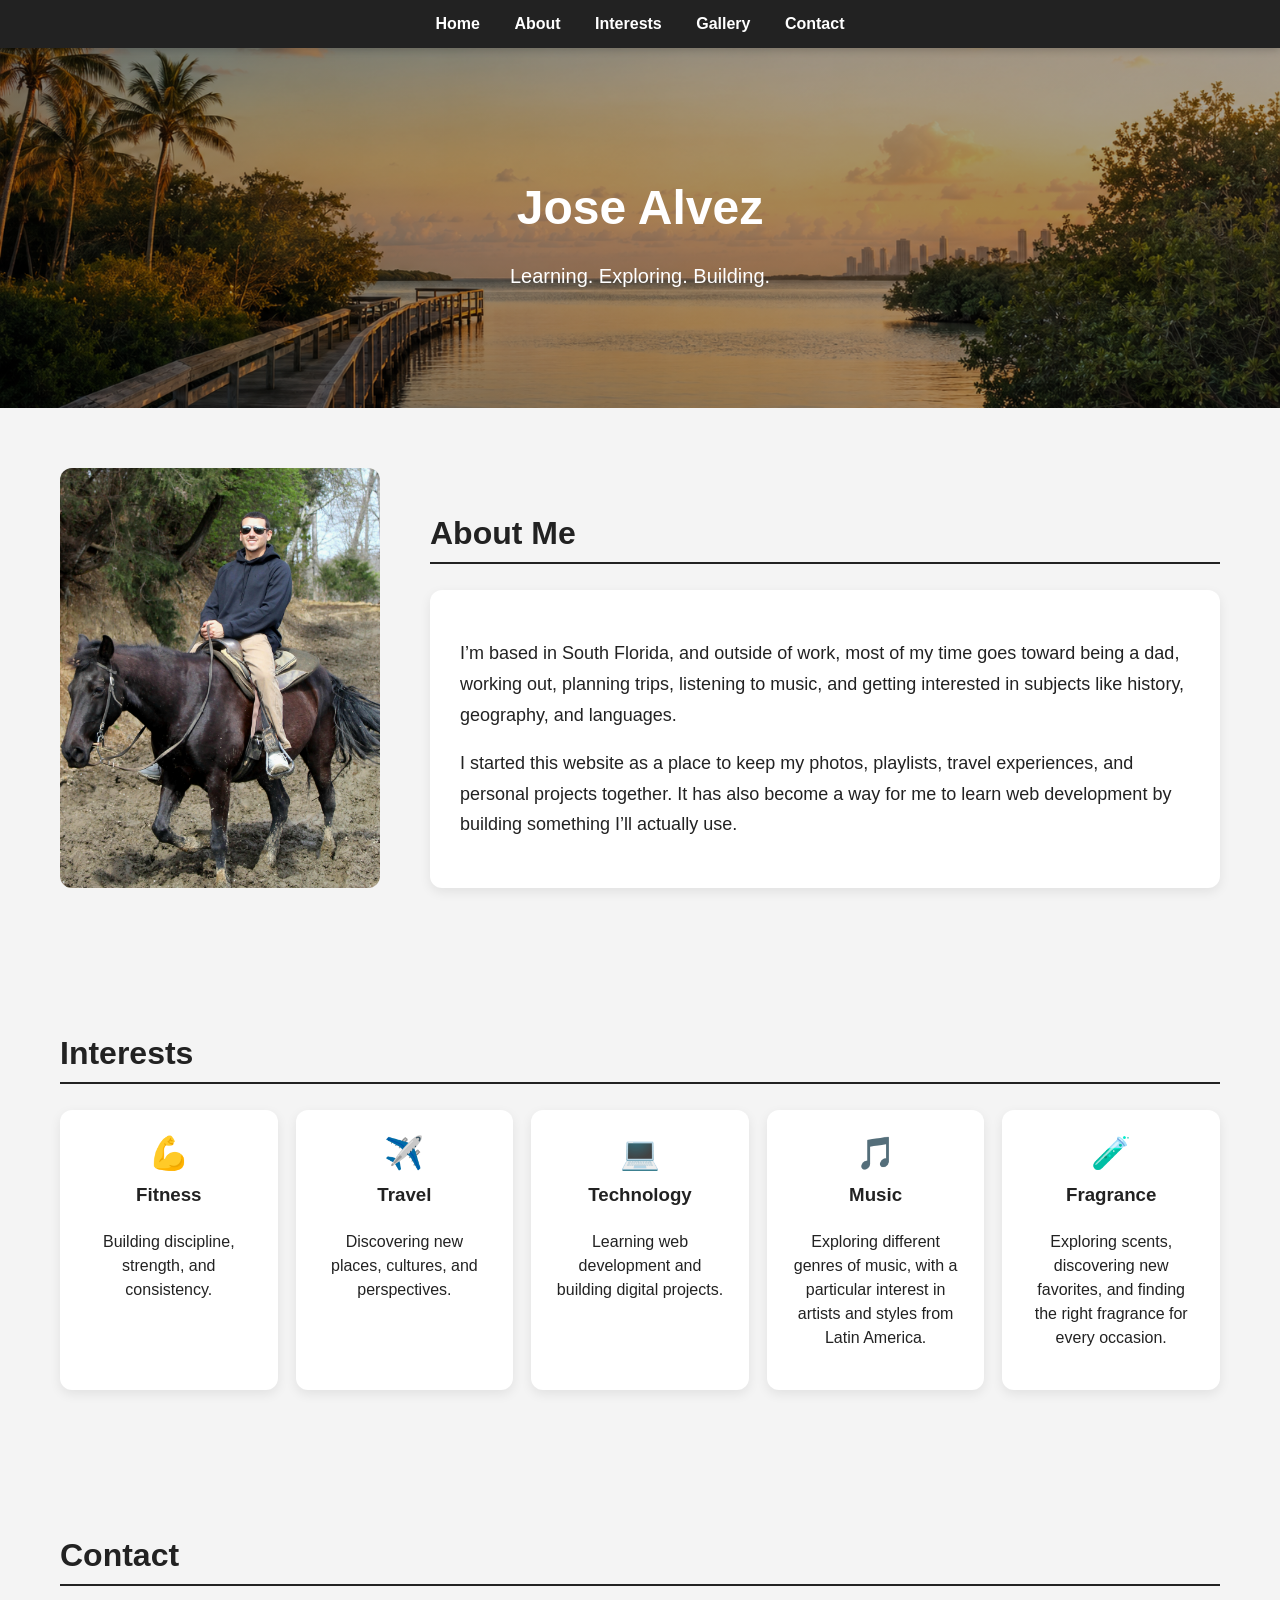
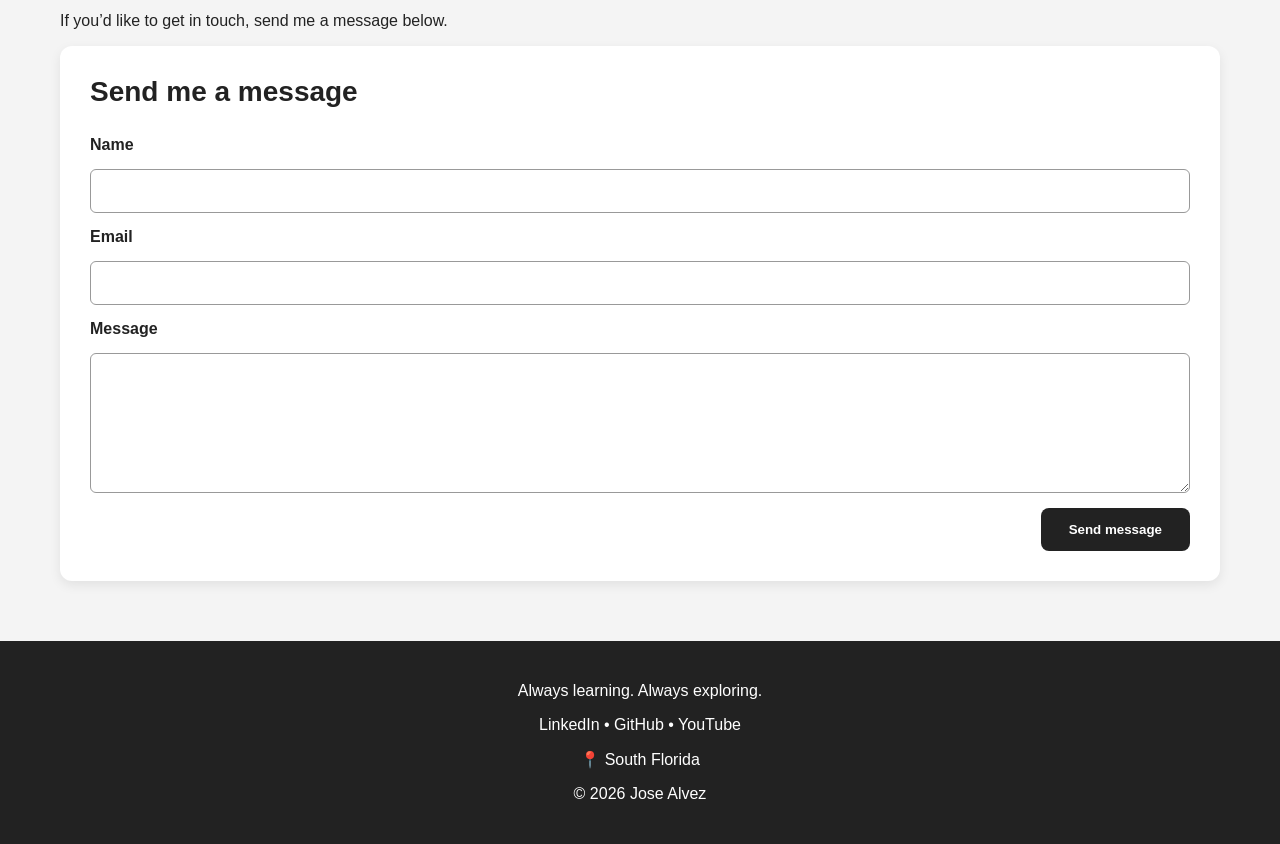
==== commit a358219b: "added home nav" ====
--- a/index.html
+++ b/index.html
@@ -20,12 +20,12 @@
   <link rel="manifest" href="assets/icons/site.webmanifest" />
 </head>
 
-<body>
+<body id="top">
   <!-- ==========================
        Navigation
 ========================== -->
   <nav>
-    <a href="index.html#home">Home</a>
+    <a href="index.html#top">Home</a>
     <a href="index.html#about">About</a>
     <a href="index.html#interests">Interests</a>
     <a href="gallery.html">Gallery</a>
--- a/styles.css
+++ b/styles.css
@@ -1100,8 +1100,45 @@
 }
 
 .home-header {
+  background-image: linear-gradient(rgba(0, 0, 0, 0.35), rgba(0, 0, 0, 0.35)),
+    url("assets/images/home-banner.png");
+
+  background-position: center 70%;
+}
+
+.technology-header {
   background-image: linear-gradient(rgba(0, 0, 0, 0.45), rgba(0, 0, 0, 0.45)),
-    url("assets/images/home-banner.png");
+    url("assets/images/technology-banner.png");
+
+  background-position: center 65%;
+}
+
+.travel-header {
+  background-image: linear-gradient(rgba(0, 0, 0, 0.45), rgba(0, 0, 0, 0.45)),
+    url("assets/images/travel-banner.png");
+
+  background-position: center;
+}
+
+.music-header {
+  background-image: linear-gradient(rgba(0, 0, 0, 0.45), rgba(0, 0, 0, 0.45)),
+    url("assets/images/music-banner.png");
+
+  background-position: center;
+}
+
+.fragrance-header {
+  background-image: linear-gradient(rgba(0, 0, 0, 0.45), rgba(0, 0, 0, 0.45)),
+    url("assets/images/fragrance-banner.png");
+
+  background-position: center;
+}
+
+.fitness-header {
+  background-image: linear-gradient(rgba(0, 0, 0, 0.45), rgba(0, 0, 0, 0.45)),
+    url("assets/images/fitness-banner.png");
+
+  background-position: center 65%;
 }
 
 @media (max-width: 600px) {
@@ -1298,6 +1335,10 @@
   .occasion-modal {
     padding: 26px 22px;
   }
+  .page-header {
+    min-height: 280px;
+    padding: 60px 18px;
+  }
 }
 
 /* Tablet styling — this is a separate media block */
